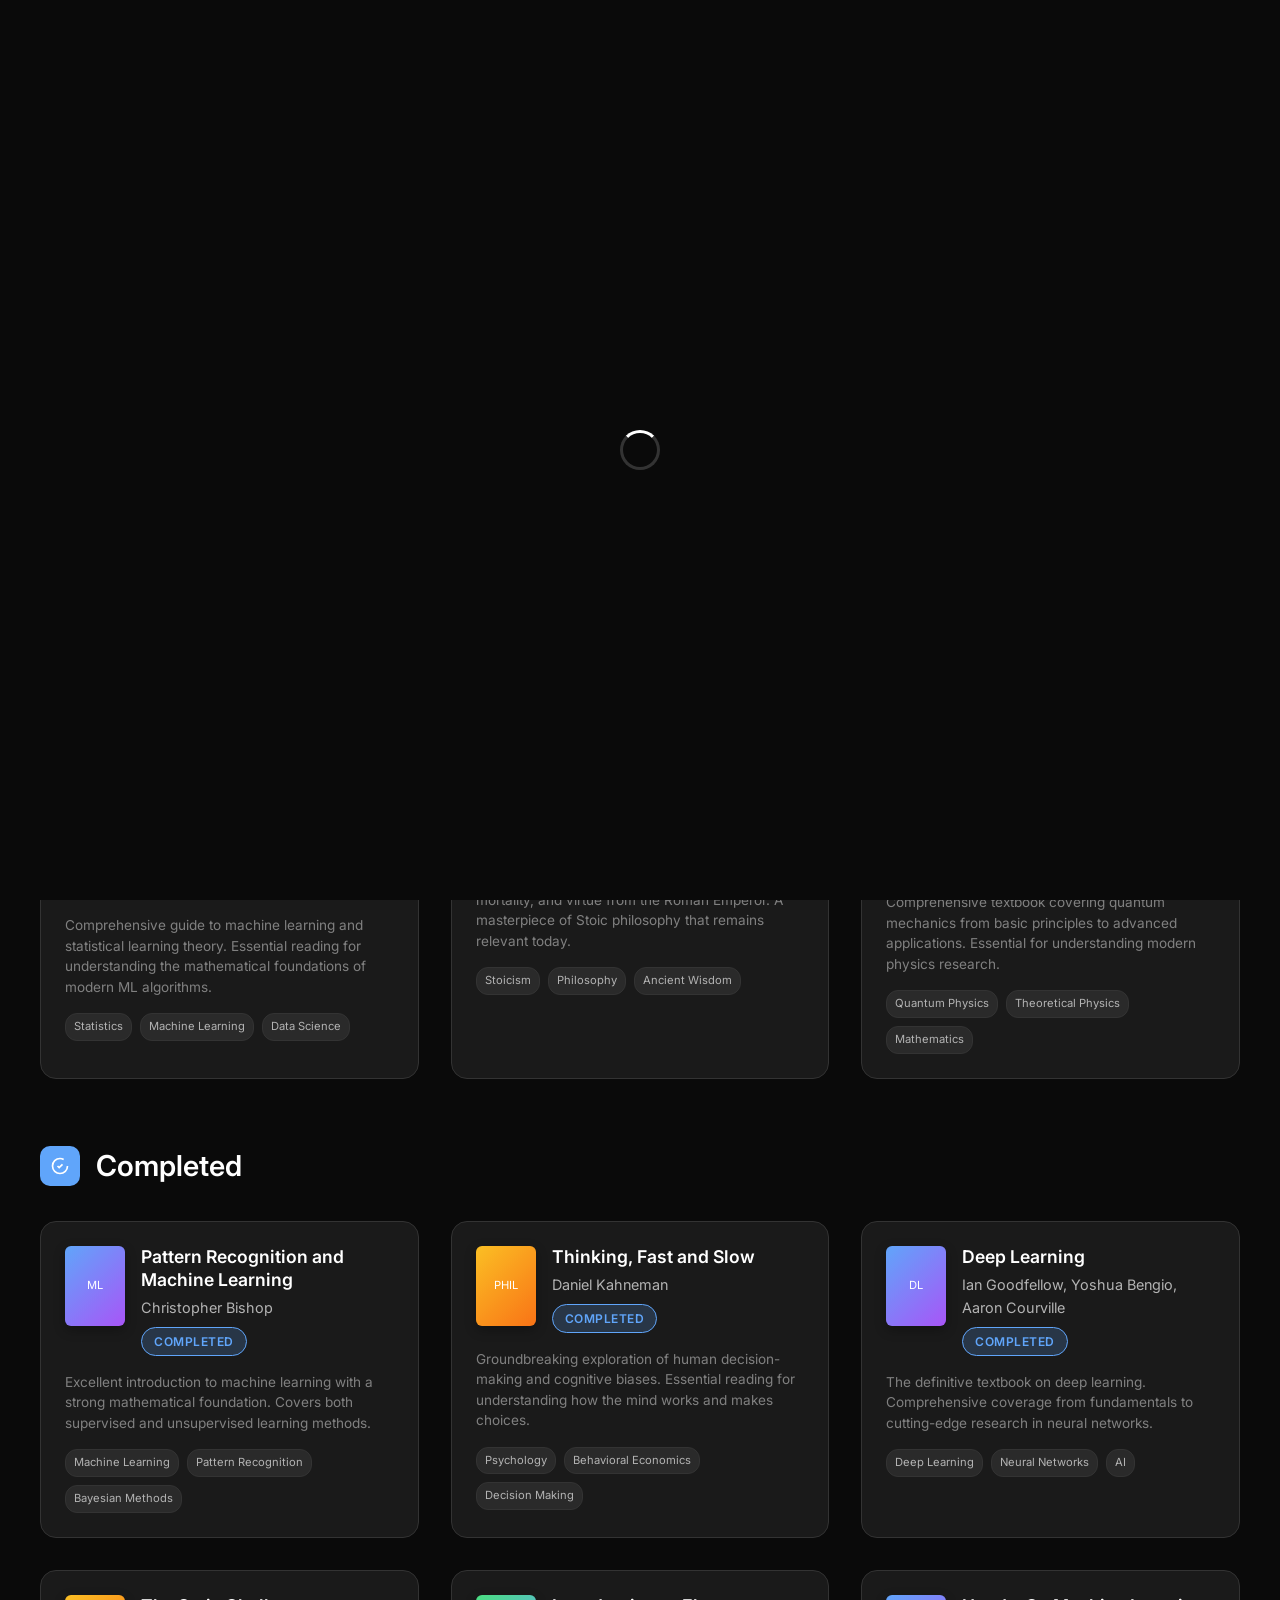
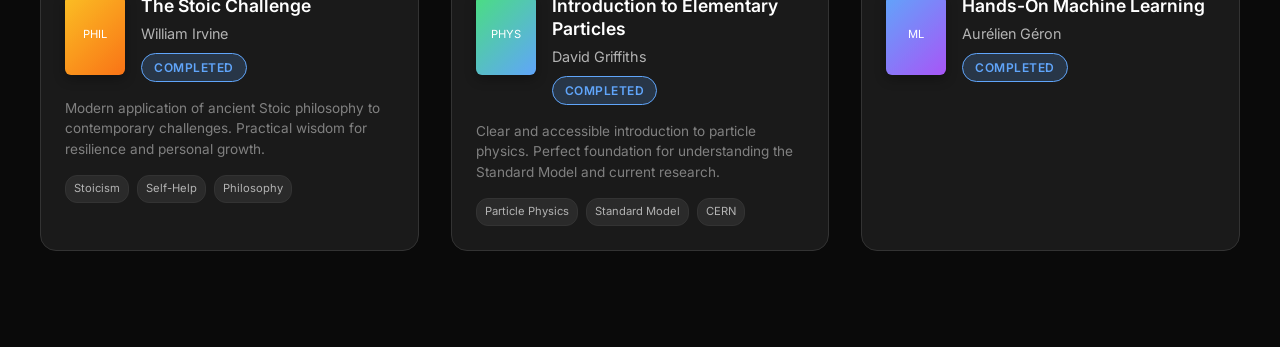
==== bookshelf.html @ 4cae725f "Create bookshelf.html" ====
<!DOCTYPE html>
<html lang="en">
<head>
  <meta charset="UTF-8" />
  <meta name="viewport" content="width=device-width, initial-scale=1.0" />
  <title>Bookshelf - Ethan Ragbir</title>
  <link rel="preconnect" href="https://fonts.googleapis.com">
  <link rel="preconnect" href="https://fonts.gstatic.com" crossorigin>
  <link href="https://fonts.googleapis.com/css2?family=Inter:wght@300;400;500;600;700&display=swap" rel="stylesheet">
  <style>
    * {
      margin: 0;
      padding: 0;
      box-sizing: border-box;
    }

    :root {
      --bg-primary: #0a0a0a;
      --bg-secondary: #1a1a1a;
      --bg-tertiary: #2a2a2a;
      --text-primary: #ffffff;
      --text-secondary: #b3b3b3;
      --text-muted: #808080;
      --accent: #4a4a4a;
      --border: #333333;
      --success: #4ade80;
      --warning: #fbbf24;
      --info: #60a5fa;
      --purple: #a855f7;
      --red: #ef4444;
      --orange: #f97316;
    }

    body {
      font-family: 'Inter', sans-serif;
      background: var(--bg-primary);
      color: var(--text-primary);
      line-height: 1.6;
      overflow-x: hidden;
    }

    /* Animated background */
    .bg-grid {
      position: fixed;
      top: 0;
      left: 0;
      width: 100%;
      height: 100%;
      opacity: 0.03;
      z-index: 0;
      background-image: 
        linear-gradient(rgba(255,255,255,0.1) 1px, transparent 1px),
        linear-gradient(90deg, rgba(255,255,255,0.1) 1px, transparent 1px);
      background-size: 40px 40px;
      animation: gridMove 15s linear infinite;
    }

    @keyframes gridMove {
      0% { transform: translate(0, 0); }
      100% { transform: translate(40px, 40px); }
    }

    /* Navigation */
    .nav {
      position: fixed;
      top: 0;
      left: 0;
      right: 0;
      z-index: 1000;
      background: rgba(10, 10, 10, 0.95);
      backdrop-filter: blur(20px);
      border-bottom: 1px solid var(--border);
      padding: 1rem 0;
    }

    .nav-container {
      max-width: 1200px;
      margin: 0 auto;
      display: flex;
      justify-content: space-between;
      align-items: center;
      padding: 0 2rem;
    }

    .logo {
      font-size: 1.5rem;
      font-weight: 700;
      color: var(--text-primary);
      text-decoration: none;
    }

    .back-btn {
      color: var(--text-secondary);
      text-decoration: none;
      font-weight: 500;
      padding: 0.5rem 1rem;
      border: 1px solid var(--border);
      border-radius: 8px;
      transition: all 0.3s ease;
      display: flex;
      align-items: center;
      gap: 0.5rem;
    }

    .back-btn:hover {
      color: var(--text-primary);
      background: var(--bg-secondary);
      transform: translateX(-4px);
    }

    /* Main Content */
    .main {
      min-height: 100vh;
      padding: 6rem 2rem 2rem;
      position: relative;
      z-index: 10;
    }

    .container {
      max-width: 1200px;
      margin: 0 auto;
    }

    .header {
      text-align: center;
      margin-bottom: 4rem;
      animation: fadeInUp 1s ease-out;
    }

    .main-title {
      font-size: 3.5rem;
      font-weight: 700;
      margin-bottom: 1rem;
      background: linear-gradient(135deg, var(--text-primary), var(--text-secondary));
      -webkit-background-clip: text;
      -webkit-text-fill-color: transparent;
      background-clip: text;
    }

    .subtitle {
      font-size: 1.2rem;
      color: var(--text-secondary);
      margin-bottom: 2rem;
    }

    @keyframes fadeInUp {
      from {
        opacity: 0;
        transform: translateY(30px);
      }
      to {
        opacity: 1;
        transform: translateY(0);
      }
    }

    /* Reading Stats */
    .reading-stats {
      display: grid;
      grid-template-columns: repeat(auto-fit, minmax(200px, 1fr));
      gap: 2rem;
      margin-bottom: 4rem;
      animation: fadeInUp 1s ease-out 0.2s both;
    }

    .stat-card {
      background: var(--bg-secondary);
      border: 1px solid var(--border);
      border-radius: 16px;
      padding: 2rem;
      text-align: center;
      transition: all 0.3s ease;
      position: relative;
      overflow: hidden;
    }

    .stat-card::before {
      content: '';
      position: absolute;
      top: 0;
      left: 0;
      right: 0;
      bottom: 0;
      background: linear-gradient(45deg, transparent, rgba(255,255,255,0.05), transparent);
      opacity: 0;
      transition: opacity 0.3s ease;
    }

    .stat-card:hover::before {
      opacity: 1;
    }

    .stat-card:hover {
      transform: translateY(-5px);
      box-shadow: 0 15px 35px rgba(0,0,0,0.3);
    }

    .stat-number {
      font-size: 2.5rem;
      font-weight: 700;
      color: var(--text-primary);
      display: block;
      margin-bottom: 0.5rem;
    }

    .stat-label {
      color: var(--text-secondary);
      font-size: 0.9rem;
    }

    /* Filter Controls */
    .filter-controls {
      display: flex;
      justify-content: center;
      gap: 1rem;
      margin-bottom: 3rem;
      flex-wrap: wrap;
      animation: fadeInUp 1s ease-out 0.4s both;
    }

    .filter-btn {
      padding: 0.75rem 1.5rem;
      background: var(--bg-secondary);
      border: 1px solid var(--border);
      border-radius: 25px;
      color: var(--text-secondary);
      font-weight: 500;
      cursor: pointer;
      transition: all 0.3s ease;
      position: relative;
      overflow: hidden;
    }

    .filter-btn::before {
      content: '';
      position: absolute;
      top: 0;
      left: -100%;
      width: 100%;
      height: 100%;
      background: linear-gradient(90deg, transparent, rgba(255,255,255,0.1), transparent);
      transition: left 0.5s ease;
    }

    .filter-btn:hover::before {
      left: 100%;
    }

    .filter-btn.active,
    .filter-btn:hover {
      color: var(--text-primary);
      background: var(--accent);
      transform: translateY(-2px);
      box-shadow: 0 8px 25px rgba(0,0,0,0.3);
    }

    /* Bookshelf */
    .bookshelf {
      animation: fadeInUp 1s ease-out 0.6s both;
    }

    .shelf-section {
      margin-bottom: 4rem;
    }

    .shelf-title {
      font-size: 1.8rem;
      font-weight: 600;
      color: var(--text-primary);
      margin-bottom: 2rem;
      display: flex;
      align-items: center;
      gap: 1rem;
    }

    .shelf-icon {
      width: 40px;
      height: 40px;
      background: var(--bg-tertiary);
      border-radius: 10px;
      display: flex;
      align-items: center;
      justify-content: center;
      transition: all 0.3s ease;
    }

    .currently-reading .shelf-icon {
      background: var(--success);
    }

    .completed .shelf-icon {
      background: var(--info);
    }

    .want-to-read .shelf-icon {
      background: var(--warning);
    }

    .books-grid {
      display: grid;
      grid-template-columns: repeat(auto-fill, minmax(280px, 1fr));
      gap: 2rem;
    }

    .book-card {
      background: var(--bg-secondary);
      border: 1px solid var(--border);
      border-radius: 16px;
      padding: 1.5rem;
      transition: all 0.4s ease;
      position: relative;
      overflow: hidden;
      cursor: pointer;
    }

    .book-card::before {
      content: '';
      position: absolute;
      top: 0;
      left: 0;
      right: 0;
      bottom: 0;
      background: linear-gradient(45deg, transparent, rgba(255,255,255,0.05), transparent);
      opacity: 0;
      transition: opacity 0.3s ease;
    }

    .book-card:hover::before {
      opacity: 1;
    }

    .book-card:hover {
      transform: translateY(-10px) scale(1.02);
      box-shadow: 0 20px 40px rgba(0,0,0,0.3);
      border-color: var(--accent);
    }

    .book-header {
      display: flex;
      gap: 1rem;
      margin-bottom: 1rem;
    }

    .book-cover {
      width: 60px;
      height: 80px;
      border-radius: 6px;
      background: linear-gradient(135deg, var(--bg-tertiary), var(--accent));
      display: flex;
      align-items: center;
      justify-content: center;
      font-size: 0.7rem;
      text-align: center;
      padding: 0.25rem;
      box-shadow: 0 4px 12px rgba(0,0,0,0.3);
      position: relative;
      overflow: hidden;
    }

    .book-cover::after {
      content: '';
      position: absolute;
      top: 0;
      left: 0;
      right: 0;
      bottom: 0;
      background: linear-gradient(45deg, transparent, rgba(255,255,255,0.1), transparent);
      opacity: 0;
      transition: opacity 0.3s ease;
    }

    .book-card:hover .book-cover::after {
      opacity: 1;
    }

    .machine-learning .book-cover {
      background: linear-gradient(135deg, var(--info), var(--purple));
    }

    .philosophy .book-cover {
      background: linear-gradient(135deg, var(--warning), var(--orange));
    }

    .physics .book-cover {
      background: linear-gradient(135deg, var(--success), var(--info));
    }

    .book-info {
      flex: 1;
    }

    .book-title {
      font-size: 1.1rem;
      font-weight: 600;
      color: var(--text-primary);
      margin-bottom: 0.25rem;
      line-height: 1.3;
    }

    .book-author {
      color: var(--text-secondary);
      font-size: 0.9rem;
      margin-bottom: 0.5rem;
    }

    .book-status {
      display: inline-block;
      padding: 0.25rem 0.75rem;
      border-radius: 15px;
      font-size: 0.75rem;
      font-weight: 600;
      text-transform: uppercase;
      letter-spacing: 0.5px;
    }

    .status-reading {
      background: rgba(74, 222, 128, 0.2);
      color: var(--success);
      border: 1px solid var(--success);
    }

    .status-completed {
      background: rgba(96, 165, 250, 0.2);
      color: var(--info);
      border: 1px solid var(--info);
    }

    .status-want-to-read {
      background: rgba(251, 191, 36, 0.2);
      color: var(--warning);
      border: 1px solid var(--warning);
    }

    .book-description {
      color: var(--text-muted);
      font-size: 0.85rem;
      line-height: 1.5;
      margin-top: 1rem;
    }

    .book-progress {
      margin-top: 1rem;
    }

    .progress-bar {
      width: 100%;
      height: 6px;
      background: var(--bg-tertiary);
      border-radius: 3px;
      overflow: hidden;
      margin-bottom: 0.5rem;
    }

    .progress-fill {
      height: 100%;
      background: linear-gradient(90deg, var(--success), var(--info));
      border-radius: 3px;
      transition: width 0.3s ease;
    }

    .progress-text {
      font-size: 0.8rem;
      color: var(--text-muted);
    }

    .book-tags {
      display: flex;
      flex-wrap: wrap;
      gap: 0.5rem;
      margin-top: 1rem;
    }

    .book-tag {
      padding: 0.25rem 0.5rem;
      background: var(--bg-tertiary);
      border: 1px solid var(--border);
      border-radius: 12px;
      font-size: 0.7rem;
      color: var(--text-secondary);
      transition: all 0.3s ease;
    }

    .book-card:hover .book-tag {
      background: rgba(255,255,255,0.1);
      color: var(--text-primary);
    }

    /* Quote Section */
    .quote-section {
      background: var(--bg-secondary);
      border: 1px solid var(--border);
      border-radius: 20px;
      padding: 3rem;
      margin-top: 4rem;
      text-align: center;
      position: relative;
      overflow: hidden;
      animation: fadeInUp 1s ease-out 0.8s both;
    }

    .quote-section::before {
      content: '';
      position: absolute;
      top: 0;
      left: -100%;
      width: 100%;
      height: 100%;
      background: linear-gradient(90deg, transparent, rgba(255,255,255,0.03), transparent);
      animation: shimmer 4s infinite;
    }

    @keyframes shimmer {
      0% { left: -100%; }
      100% { left: 100%; }
    }

    .quote-title {
      font-size: 1.5rem;
      font-weight: 600;
      margin-bottom: 2rem;
      color: var(--text-primary);
    }

    .quote {
      font-size: 1.2rem;
      color: var(--text-secondary);
      font-style: italic;
      margin-bottom: 1rem;
      line-height: 1.6;
    }

    .quote-author {
      color: var(--text-muted);
      font-size: 0.9rem;
    }

    /* Loading Animation */
    .loading {
      position: fixed;
      top: 0;
      left: 0;
      width: 100%;
      height: 100%;
      background: var(--bg-primary);
      display: flex;
      align-items: center;
      justify-content: center;
      z-index: 10000;
      transition: opacity 0.5s ease;
    }

    .loading.hidden {
      opacity: 0;
      pointer-events: none;
    }

    .spinner {
      width: 40px;
      height: 40px;
      border: 3px solid var(--border);
      border-top: 3px solid var(--text-primary);
      border-radius: 50%;
      animation: spin 1s linear infinite;
    }

    @keyframes spin {
      0% { transform: rotate(0deg); }
      100% { transform: rotate(360deg); }
    }

    /* Responsive Design */
    @media (max-width: 768px) {
      .nav-container {
        padding: 0 1rem;
      }

      .main {
        padding: 4rem 1rem 2rem;
      }

      .main-title {
        font-size: 2.5rem;
      }

      .books-grid {
        grid-template-columns: 1fr;
        gap: 1.5rem;
      }

      .reading-stats {
        grid-template-columns: repeat(2, 1fr);
        gap: 1rem;
      }

      .filter-controls {
        gap: 0.5rem;
      }

      .filter-btn {
        padding: 0.5rem 1rem;
        font-size: 0.9rem;
      }
    }
  </style>
</head>
<body>
  <!-- Loading Screen -->
  <div class="loading" id="loading">
    <div class="spinner"></div>
  </div>

  <!-- Animated Background -->
  <div class="bg-grid"></div>

  <!-- Navigation -->
  <nav class="nav">
    <div class="nav-container">
      <a href="index.html" class="logo">E.R.</a>
      <a href="index.html" class="back-btn">
        <svg width="16" height="16" viewBox="0 0 24 24" fill="none" stroke="currentColor" stroke-width="2">
          <path d="M19 12H5"/>
          <path d="M12 19l-7-7 7-7"/>
        </svg>
        Back to Home
      </a>
    </div>
  </nav>

  <!-- Main Content -->
  <main class="main">
    <div class="container">
      <!-- Header -->
      <div class="header">
        <h1 class="main-title">Bookshelf</h1>
        <p class="subtitle">A curated collection of knowledge and inspiration</p>
      </div>

      <!-- Reading Stats -->
      <div class="reading-stats">
        <div class="stat-card">
          <span class="stat-number" id="totalBooks">12</span>
          <span class="stat-label">Total Books</span>
        </div>
        <div class="stat-card">
          <span class="stat-number" id="currentlyReading">3</span>
          <span class="stat-label">Currently Reading</span>
        </div>
        <div class="stat-card">
          <span class="stat-number" id="completed">7</span>
          <span class="stat-label">Completed</span>
        </div>
        <div class="stat-card">
          <span class="stat-number" id="wantToRead">2</span>
          <span class="stat-label">Want to Read</span>
        </div>
      </div>

      <!-- Filter Controls -->
      <div class="filter-controls">
        <button class="filter-btn active" data-filter="all">All Books</button>
        <button class="filter-btn" data-filter="currently-reading">Currently Reading</button>
        <button class="filter-btn" data-filter="completed">Completed</button>
        <button class="filter-btn" data-filter="machine-learning">Machine Learning</button>
        <button class="filter-btn" data-filter="philosophy">Philosophy</button>
        <button class="filter-btn" data-filter="physics">Physics</button>
      </div>

      <!-- Bookshelf -->
      <div class="bookshelf">
        <!-- Currently Reading -->
        <div class="shelf-section currently-reading">
          <h2 class="shelf-title">
            <div class="shelf-icon">
              <svg width="20" height="20" viewBox="0 0 24 24" fill="none" stroke="currentColor" stroke-width="2">
                <path d="M2 3h6a4 4 0 0 1 4 4v14a3 3 0 0 0-3-3H2z"/>
                <path d="M22 3h-6a4 4 0 0 0-4 4v14a3 3 0 0 1 3-3h7z"/>
              </svg>
            </div>
            Currently Reading
          </h2>
          <div class="books-grid">
            <div class="book-card machine-learning" data-category="currently-reading machine-learning">
              <div class="book-header">
                <div class="book-cover">ML</div>
                <div class="book-info">
                  <h3 class="book-title">The Elements of Statistical Learning</h3>
                  <p class="book-author">Trevor Hastie, Robert Tibshirani, Jerome Friedman</p>
                  <span class="book-status status-reading">Reading</span>
                </div>
              </div>
              <div class="book-progress">
                <div class="progress-bar">
                  <div class="progress-fill" style="width: 65%;"></div>
                </div>
                <p class="progress-text">Chapter 7 of 18 (65%)</p>
              </div>
              <p class="book-description">
                Comprehensive guide to machine learning and statistical learning theory. Essential reading for understanding the mathematical foundations of modern ML algorithms.
              </p>
              <div class="book-tags">
                <span class="book-tag">Statistics</span>
                <span class="book-tag">Machine Learning</span>
                <span class="book-tag">Data Science</span>
              </div>
            </div>

            <div class="book-card philosophy" data-category="currently-reading philosophy">
              <div class="book-header">
                <div class="book-cover">PHIL</div>
                <div class="book-info">
                  <h3 class="book-title">Meditations</h3>
                  <p class="book-author">Marcus Aurelius</p>
                  <span class="book-status status-reading">Reading</span>
                </div>
              </div>
              <div class="book-progress">
                <div class="progress-bar">
                  <div class="progress-fill" style="width: 40%;"></div>
                </div>
                <p class="progress-text">Book 3 of 12 (40%)</p>
              </div>
              <p class="book-description">
                Timeless philosophical reflections on duty, mortality, and virtue from the Roman Emperor. A masterpiece of Stoic philosophy that remains relevant today.
              </p>
              <div class="book-tags">
                <span class="book-tag">Stoicism</span>
                <span class="book-tag">Philosophy</span>
                <span class="book-tag">Ancient Wisdom</span>
              </div>
            </div>

            <div class="book-card physics" data-category="currently-reading physics">
              <div class="book-header">
                <div class="book-cover">QM</div>
                <div class="book-info">
                  <h3 class="book-title">Quantum Mechanics: Concepts and Applications</h3>
                  <p class="book-author">Nouredine Zettili</p>
                  <span class="book-status status-reading">Reading</span>
                </div>
              </div>
              <div class="book-progress">
                <div class="progress-bar">
                  <div class="progress-fill" style="width: 55%;"></div>
                </div>
                <p class="progress-text">Chapter 8 of 14 (55%)</p>
              </div>
              <p class="book-description">
                Comprehensive textbook covering quantum mechanics from basic principles to advanced applications. Essential for understanding modern physics research.
              </p>
              <div class="book-tags">
                <span class="book-tag">Quantum Physics</span>
                <span class="book-tag">Theoretical Physics</span>
                <span class="book-tag">Mathematics</span>
              </div>
            </div>
          </div>
        </div>

        <!-- Completed -->
        <div class="shelf-section completed">
          <h2 class="shelf-title">
            <div class="shelf-icon">
              <svg width="20" height="20" viewBox="0 0 24 24" fill="none" stroke="currentColor" stroke-width="2">
                <path d="M9 12l2 2 4-4"/>
                <path d="M21 12c0 4.97-4.03 9-9 9s-9-4.03-9-9 4.03-9 9-9c1.59 0 3.09.41 4.39 1.14"/>
              </svg>
            </div>
            Completed
          </h2>
          <div class="books-grid">
            <div class="book-card machine-learning" data-category="completed machine-learning">
              <div class="book-header">
                <div class="book-cover">ML</div>
                <div class="book-info">
                  <h3 class="book-title">Pattern Recognition and Machine Learning</h3>
                  <p class="book-author">Christopher Bishop</p>
                  <span class="book-status status-completed">Completed</span>
                </div>
              </div>
              <p class="book-description">
                Excellent introduction to machine learning with a strong mathematical foundation. Covers both supervised and unsupervised learning methods.
              </p>
              <div class="book-tags">
                <span class="book-tag">Machine Learning</span>
                <span class="book-tag">Pattern Recognition</span>
                <span class="book-tag">Bayesian Methods</span>
              </div>
            </div>

            <div class="book-card philosophy" data-category="completed philosophy">
              <div class="book-header">
                <div class="book-cover">PHIL</div>
                <div class="book-info">
                  <h3 class="book-title">Thinking, Fast and Slow</h3>
                  <p class="book-author">Daniel Kahneman</p>
                  <span class="book-status status-completed">Completed</span>
                </div>
              </div>
              <p class="book-description">
                Groundbreaking exploration of human decision-making and cognitive biases. Essential reading for understanding how the mind works and makes choices.
              </p>
              <div class="book-tags">
                <span class="book-tag">Psychology</span>
                <span class="book-tag">Behavioral Economics</span>
                <span class="book-tag">Decision Making</span>
              </div>
            </div>

            <div class="book-card machine-learning" data-category="completed machine-learning">
              <div class="book-header">
                <div class="book-cover">DL</div>
                <div class="book-info">
                  <h3 class="book-title">Deep Learning</h3>
                  <p class="book-author">Ian Goodfellow, Yoshua Bengio, Aaron Courville</p>
                  <span class="book-status status-completed">Completed</span>
                </div>
              </div>
              <p class="book-description">
                The definitive textbook on deep learning. Comprehensive coverage from fundamentals to cutting-edge research in neural networks.
              </p>
              <div class="book-tags">
                <span class="book-tag">Deep Learning</span>
                <span class="book-tag">Neural Networks</span>
                <span class="book-tag">AI</span>
              </div>
            </div>

            <div class="book-card philosophy" data-category="completed philosophy">
              <div class="book-header">
                <div class="book-cover">PHIL</div>
                <div class="book-info">
                  <h3 class="book-title">The Stoic Challenge</h3>
                  <p class="book-author">William Irvine</p>
                  <span class="book-status status-completed">Completed</span>
                </div>
              </div>
              <p class="book-description">
                Modern application of ancient Stoic philosophy to contemporary challenges. Practical wisdom for resilience and personal growth.
              </p>
              <div class="book-tags">
                <span class="book-tag">Stoicism</span>
                <span class="book-tag">Self-Help</span>
                <span class="book-tag">Philosophy</span>
              </div>
            </div>

            <div class="book-card physics" data-category="completed physics">
              <div class="book-header">
                <div class="book-cover">PHYS</div>
                <div class="book-info">
                  <h3 class="book-title">Introduction to Elementary Particles</h3>
                  <p class="book-author">David Griffiths</p>
                  <span class="book-status status-completed">Completed</span>
                </div>
              </div>
              <p class="book-description">
                Clear and accessible introduction to particle physics. Perfect foundation for understanding the Standard Model and current research.
              </p>
              <div class="book-tags">
                <span class="book-tag">Particle Physics</span>
                <span class="book-tag">Standard Model</span>
                <span class="book-tag">CERN</span>
              </div>
            </div>

            <div class="book-card machine-learning" data-category="completed machine-learning">
              <div class="book-header">
                <div class="book-cover">ML</div>
                <div class="book-info">
                  <h3 class="book-title">Hands-On Machine Learning</h3>
                  <p class="book-author">Aurélien Géron</p>
                  <span class="book-status status-completed">Completed</span>
                </div>
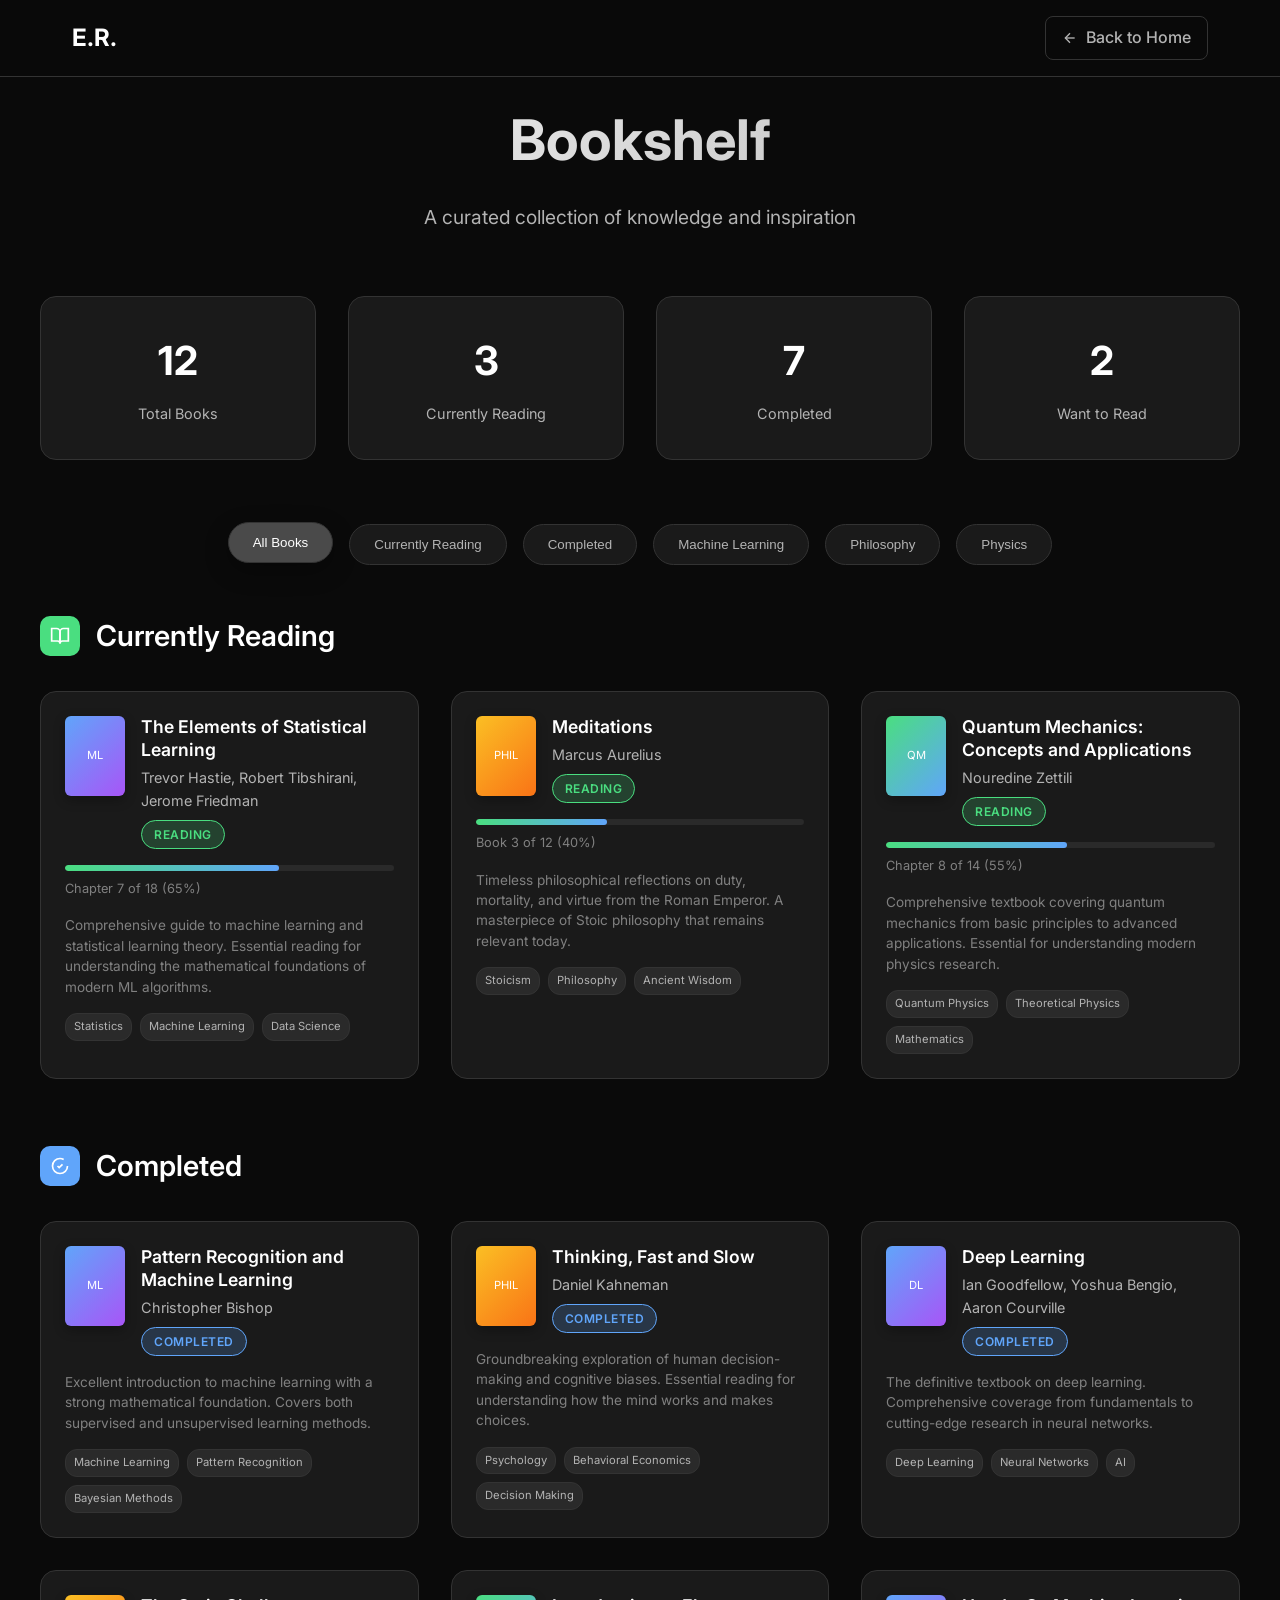
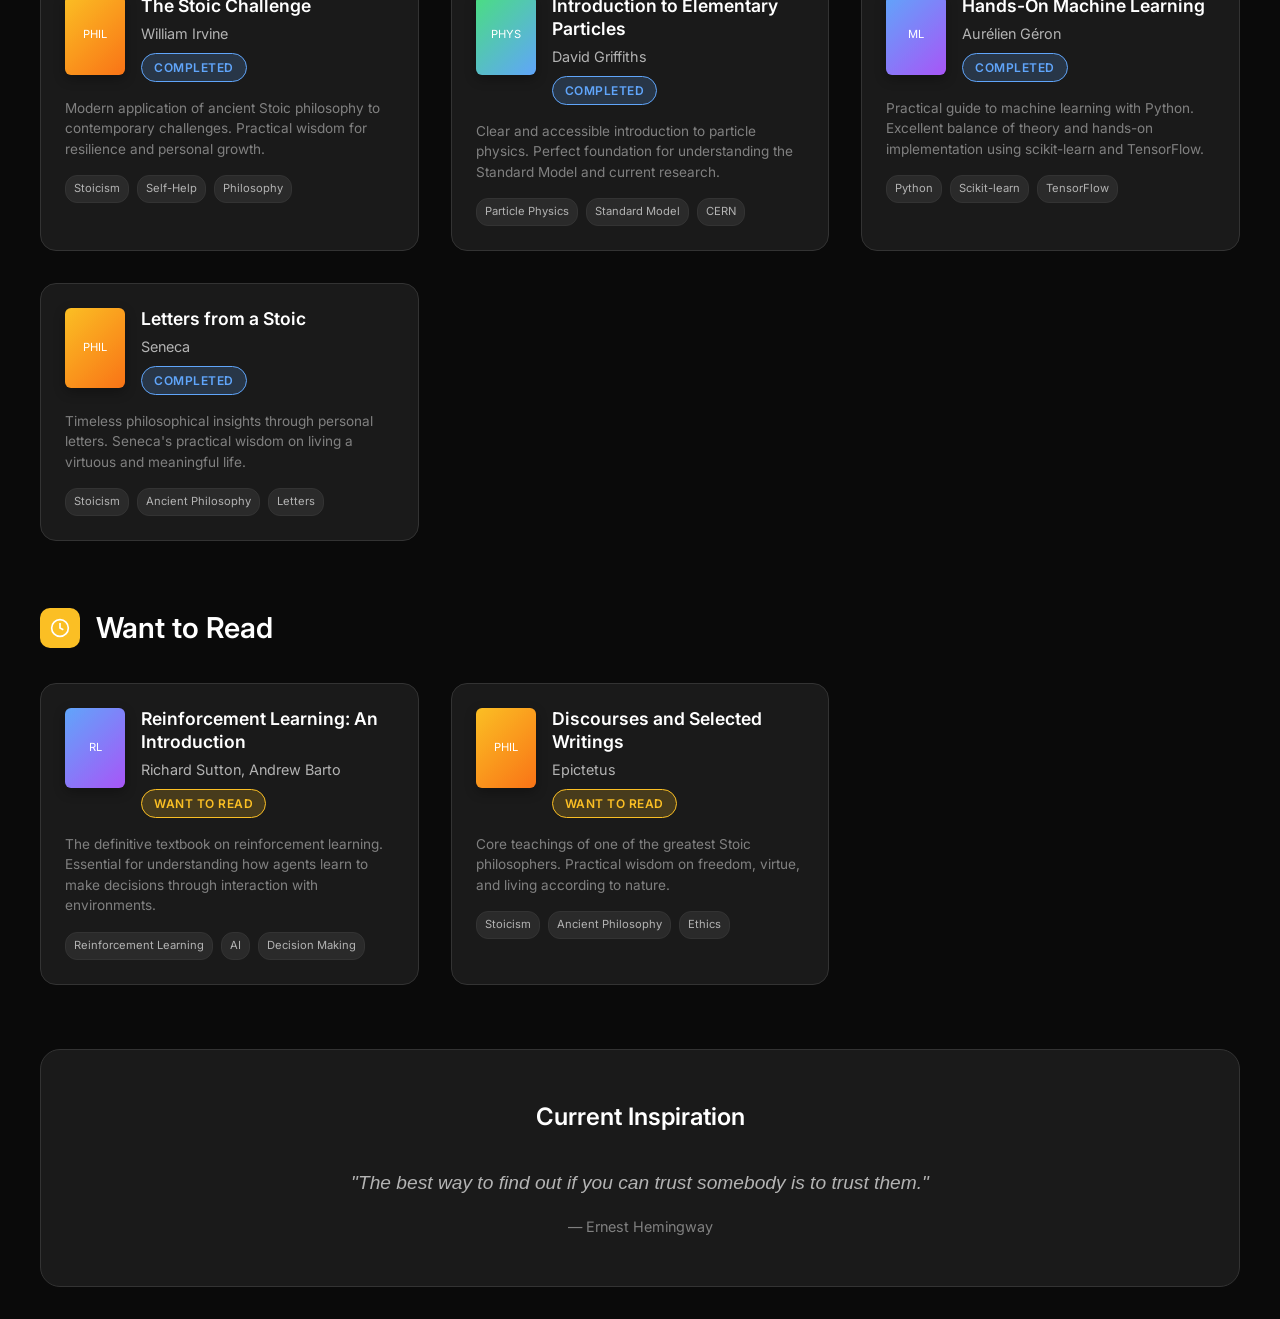
==== commit d000c8c3: "Update bookshelf.html" ====
--- a/bookshelf.html
+++ b/bookshelf.html
@@ -871,3 +871,338 @@
                   <p class="book-author">Aurélien Géron</p>
                   <span class="book-status status-completed">Completed</span>
                 </div>
+              </div>
+              <p class="book-description">
+                Practical guide to machine learning with Python. Excellent balance of theory and hands-on implementation using scikit-learn and TensorFlow.
+              </p>
+              <div class="book-tags">
+                <span class="book-tag">Python</span>
+                <span class="book-tag">Scikit-learn</span>
+                <span class="book-tag">TensorFlow</span>
+              </div>
+            </div>
+
+            <div class="book-card philosophy" data-category="completed philosophy">
+              <div class="book-header">
+                <div class="book-cover">PHIL</div>
+                <div class="book-info">
+                  <h3 class="book-title">Letters from a Stoic</h3>
+                  <p class="book-author">Seneca</p>
+                  <span class="book-status status-completed">Completed</span>
+                </div>
+              </div>
+              <p class="book-description">
+                Timeless philosophical insights through personal letters. Seneca's practical wisdom on living a virtuous and meaningful life.
+              </p>
+              <div class="book-tags">
+                <span class="book-tag">Stoicism</span>
+                <span class="book-tag">Ancient Philosophy</span>
+                <span class="book-tag">Letters</span>
+              </div>
+            </div>
+          </div>
+        </div>
+
+        <!-- Want to Read -->
+        <div class="shelf-section want-to-read">
+          <h2 class="shelf-title">
+            <div class="shelf-icon">
+              <svg width="20" height="20" viewBox="0 0 24 24" fill="none" stroke="currentColor" stroke-width="2">
+                <circle cx="12" cy="12" r="10"/>
+                <polyline points="12,6 12,12 16,14"/>
+              </svg>
+            </div>
+            Want to Read
+          </h2>
+          <div class="books-grid">
+            <div class="book-card machine-learning" data-category="want-to-read machine-learning">
+              <div class="book-header">
+                <div class="book-cover">RL</div>
+                <div class="book-info">
+                  <h3 class="book-title">Reinforcement Learning: An Introduction</h3>
+                  <p class="book-author">Richard Sutton, Andrew Barto</p>
+                  <span class="book-status status-want-to-read">Want to Read</span>
+                </div>
+              </div>
+              <p class="book-description">
+                The definitive textbook on reinforcement learning. Essential for understanding how agents learn to make decisions through interaction with environments.
+              </p>
+              <div class="book-tags">
+                <span class="book-tag">Reinforcement Learning</span>
+                <span class="book-tag">AI</span>
+                <span class="book-tag">Decision Making</span>
+              </div>
+            </div>
+
+            <div class="book-card philosophy" data-category="want-to-read philosophy">
+              <div class="book-header">
+                <div class="book-cover">PHIL</div>
+                <div class="book-info">
+                  <h3 class="book-title">Discourses and Selected Writings</h3>
+                  <p class="book-author">Epictetus</p>
+                  <span class="book-status status-want-to-read">Want to Read</span>
+                </div>
+              </div>
+              <p class="book-description">
+                Core teachings of one of the greatest Stoic philosophers. Practical wisdom on freedom, virtue, and living according to nature.
+              </p>
+              <div class="book-tags">
+                <span class="book-tag">Stoicism</span>
+                <span class="book-tag">Ancient Philosophy</span>
+                <span class="book-tag">Ethics</span>
+              </div>
+            </div>
+          </div>
+        </div>
+      </div>
+
+      <!-- Quote Section -->
+      <div class="quote-section">
+        <h3 class="quote-title">Current Inspiration</h3>
+        <blockquote class="quote">
+          "The best way to find out if you can trust somebody is to trust them."
+        </blockquote>
+        <p class="quote-author">— Ernest Hemingway</p>
+      </div>
+    </div>
+  </main>
+
+  <script>
+    // Loading Screen
+    window.addEventListener('load', () => {
+      setTimeout(() => {
+        document.getElementById('loading').classList.add('hidden');
+      }, 1000);
+    });
+
+    // Filter Functionality
+    const filterButtons = document.querySelectorAll('.filter-btn');
+    const bookCards = document.querySelectorAll('.book-card');
+    const shelfSections = document.querySelectorAll('.shelf-section');
+
+    filterButtons.forEach(button => {
+      button.addEventListener('click', () => {
+        // Remove active class from all buttons
+        filterButtons.forEach(btn => btn.classList.remove('active'));
+        // Add active class to clicked button
+        button.classList.add('active');
+
+        const filter = button.getAttribute('data-filter');
+
+        // Show/hide shelf sections based on filter
+        shelfSections.forEach(section => {
+          if (filter === 'all') {
+            section.style.display = 'block';
+          } else if (section.classList.contains(filter)) {
+            section.style.display = 'block';
+          } else {
+            section.style.display = 'none';
+          }
+        });
+
+        // Filter individual books
+        bookCards.forEach(card => {
+          const categories = card.getAttribute('data-category');
+          
+          if (filter === 'all' || categories.includes(filter)) {
+            card.style.display = 'block';
+            card.style.animation = 'fadeInUp 0.5s ease-out';
+          } else {
+            card.style.display = 'none';
+          }
+        });
+
+        // Update stats
+        updateStats(filter);
+      });
+    });
+
+    // Update Statistics
+    function updateStats(filter) {
+      const visibleCards = Array.from(bookCards).filter(card => {
+        const categories = card.getAttribute('data-category');
+        return filter === 'all' || categories.includes(filter);
+      });
+
+      const currentlyReading = visibleCards.filter(card => 
+        card.querySelector('.status-reading')).length;
+      
+      const completed = visibleCards.filter(card => 
+        card.querySelector('.status-completed')).length;
+      
+      const wantToRead = visibleCards.filter(card => 
+        card.querySelector('.status-want-to-read')).length;
+
+      // Animate number changes
+      animateNumber('totalBooks', visibleCards.length);
+      animateNumber('currentlyReading', currentlyReading);
+      animateNumber('completed', completed);
+      animateNumber('wantToRead', wantToRead);
+    }
+
+    // Animate number changes
+    function animateNumber(elementId, targetNumber) {
+      const element = document.getElementById(elementId);
+      const currentNumber = parseInt(element.textContent);
+      const increment = targetNumber > currentNumber ? 1 : -1;
+      let current = currentNumber;
+
+      const timer = setInterval(() => {
+        current += increment;
+        element.textContent = current;
+        
+        if (current === targetNumber) {
+          clearInterval(timer);
+        }
+      }, 50);
+    }
+
+    // Book card interactions
+    bookCards.forEach(card => {
+      card.addEventListener('click', () => {
+        const title = card.querySelector('.book-title').textContent;
+        const author = card.querySelector('.book-author').textContent;
+        showNotification(`📚 "${title}" by ${author}`);
+      });
+    });
+
+    // Notification system
+    function showNotification(message) {
+      const notification = document.createElement('div');
+      notification.style.cssText = `
+        position: fixed;
+        top: 20px;
+        right: 20px;
+        background: var(--bg-secondary);
+        color: var(--text-primary);
+        padding: 1rem 1.5rem;
+        border-radius: 8px;
+        border: 1px solid var(--border);
+        z-index: 10000;
+        animation: slideIn 0.3s ease-out;
+        box-shadow: 0 10px 30px rgba(0,0,0,0.3);
+        max-width: 300px;
+      `;
+      notification.textContent = message;
+      document.body.appendChild(notification);
+
+      setTimeout(() => {
+        notification.style.animation = 'slideOut 0.3s ease-out forwards';
+        setTimeout(() => notification.remove(), 300);
+      }, 3000);
+    }
+
+    // Add slide animations to CSS
+    const style = document.createElement('style');
+    style.textContent = `
+      @keyframes slideIn {
+        from { transform: translateX(100%); opacity: 0; }
+        to { transform: translateX(0); opacity: 1; }
+      }
+      @keyframes slideOut {
+        from { transform: translateX(0); opacity: 1; }
+        to { transform: translateX(100%); opacity: 0; }
+      }
+    `;
+    document.head.appendChild(style);
+
+    // Random quote rotation
+    const quotes = [
+      {
+        text: "The best way to find out if you can trust somebody is to trust them.",
+        author: "Ernest Hemingway"
+      },
+      {
+        text: "The only way to do great work is to love what you do.",
+        author: "Steve Jobs"
+      },
+      {
+        text: "It is during our darkest moments that we must focus to see the light.",
+        author: "Aristotle"
+      },
+      {
+        text: "You have power over your mind - not outside events. Realize this, and you will find strength.",
+        author: "Marcus Aurelius"
+      },
+      {
+        text: "The function of education is to teach one to think intensively and to think critically.",
+        author: "Martin Luther King Jr."
+      }
+    ];
+
+    function rotateQuote() {
+      const randomQuote = quotes[Math.floor(Math.random() * quotes.length)];
+      const quoteElement = document.querySelector('.quote');
+      const authorElement = document.querySelector('.quote-author');
+      
+      quoteElement.style.opacity = '0';
+      authorElement.style.opacity = '0';
+      
+      setTimeout(() => {
+        quoteElement.textContent = `"${randomQuote.text}"`;
+        authorElement.textContent = `— ${randomQuote.author}`;
+        quoteElement.style.opacity = '1';
+        authorElement.style.opacity = '1';
+      }, 300);
+    }
+
+    // Rotate quote every 10 seconds
+    setInterval(rotateQuote, 10000);
+
+    // Enhanced hover effects for books
+    bookCards.forEach(card => {
+      card.addEventListener('mouseenter', () => {
+        card.style.transform = 'translateY(-10px) scale(1.02)';
+        
+        // Animate progress bar if it exists
+        const progressFill = card.querySelector('.progress-fill');
+        if (progressFill) {
+          const width = progressFill.style.width;
+          progressFill.style.width = '0%';
+          setTimeout(() => {
+            progressFill.style.width = width;
+          }, 100);
+        }
+      });
+      
+      card.addEventListener('mouseleave', () => {
+        card.style.transform = 'translateY(0) scale(1)';
+      });
+    });
+
+    // Keyboard shortcuts
+    document.addEventListener('keydown', (e) => {
+      if (e.key === 'Escape') {
+        window.location.href = 'index.html';
+      }
+      if (e.key === 'r' && e.ctrlKey) {
+        e.preventDefault();
+        rotateQuote();
+      }
+    });
+
+    // Initialize with scroll animations
+    const observerOptions = {
+      threshold: 0.1,
+      rootMargin: '0px 0px -50px 0px'
+    };
+
+    const observer = new IntersectionObserver((entries) => {
+      entries.forEach(entry => {
+        if (entry.isIntersecting) {
+          entry.target.style.opacity = '1';
+          entry.target.style.transform = 'translateY(0)';
+        }
+      });
+    }, observerOptions);
+
+    // Observe all book cards
+    document.querySelectorAll('.book-card, .stat-card').forEach(el => {
+      el.style.opacity = '0';
+      el.style.transform = 'translateY(30px)';
+      el.style.transition = 'opacity 0.6s ease, transform 0.6s ease';
+      observer.observe(el);
+    });
+  </script>
+</body>
+</html>
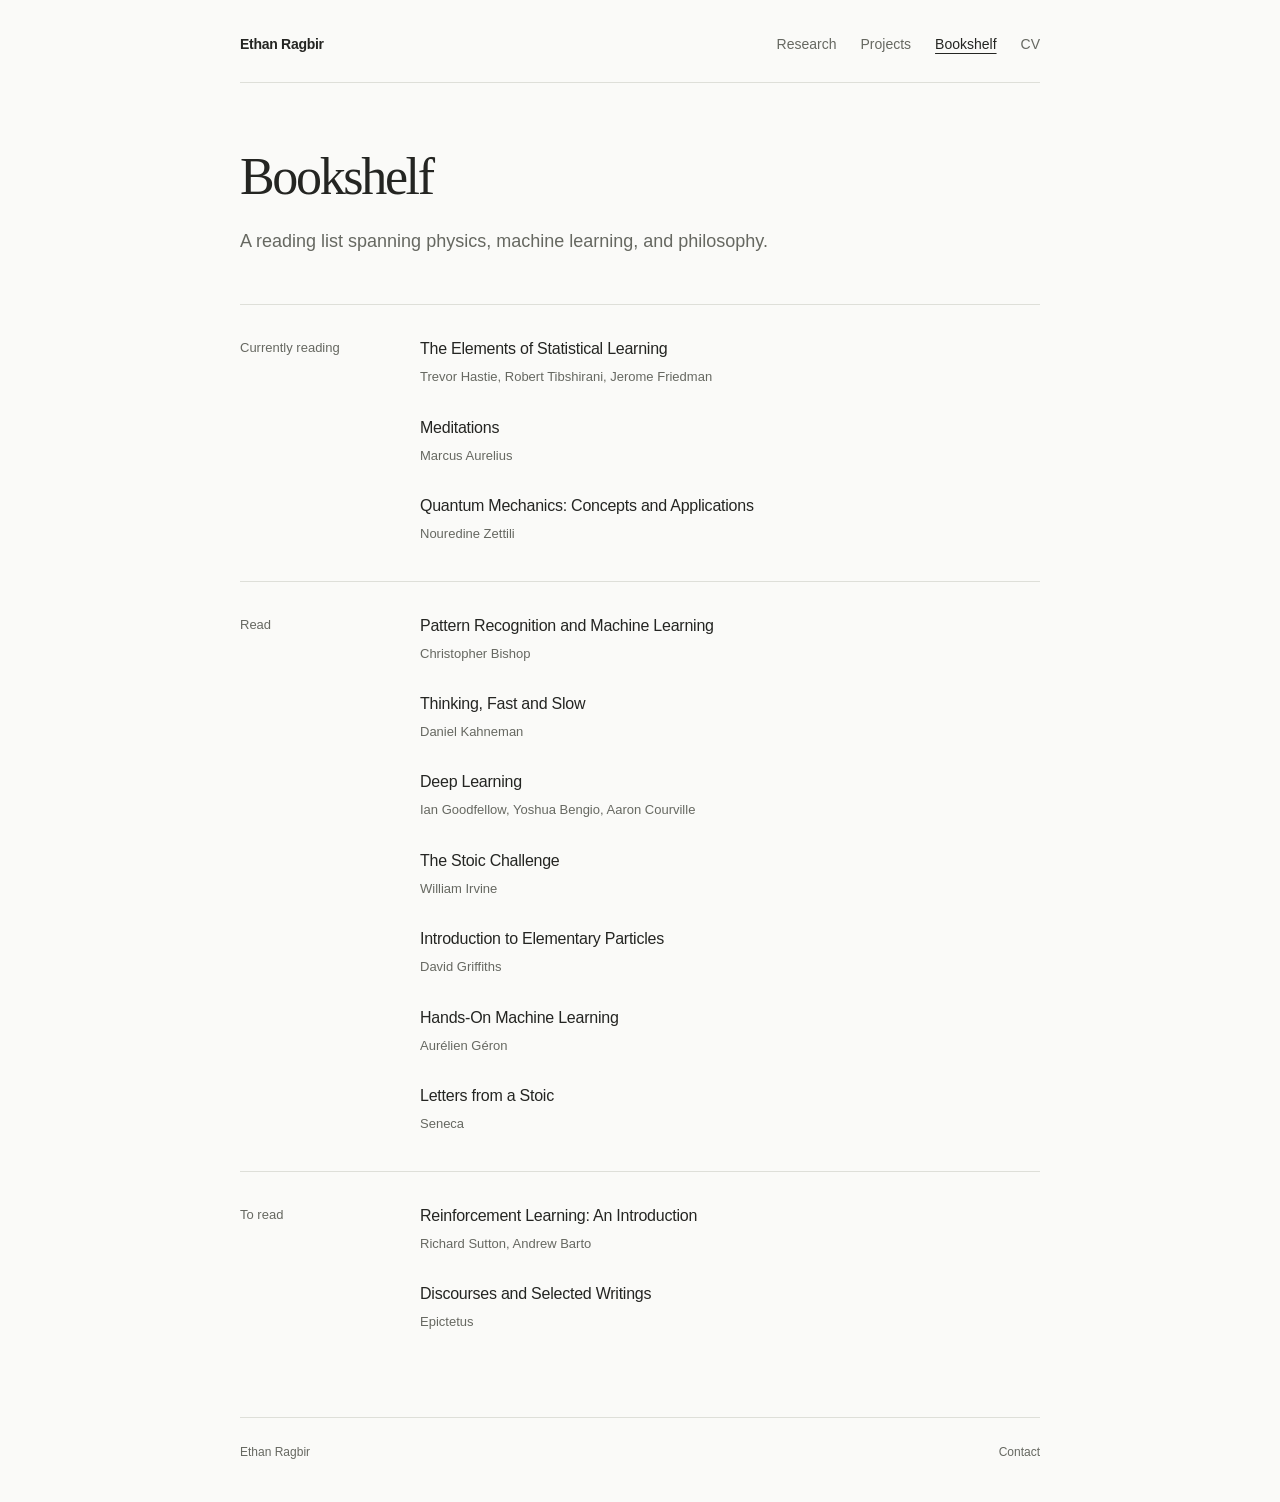
==== commit 70b39497: "Simplify personal website design" ====
--- a/bookshelf.html
+++ b/bookshelf.html
@@ -1,1208 +1,102 @@
 <!DOCTYPE html>
 <html lang="en">
 <head>
-  <meta charset="UTF-8" />
-  <meta name="viewport" content="width=device-width, initial-scale=1.0" />
-  <title>Bookshelf - Ethan Ragbir</title>
-  <link rel="preconnect" href="https://fonts.googleapis.com">
-  <link rel="preconnect" href="https://fonts.gstatic.com" crossorigin>
-  <link href="https://fonts.googleapis.com/css2?family=Inter:wght@300;400;500;600;700&display=swap" rel="stylesheet">
-  <style>
-    * {
-      margin: 0;
-      padding: 0;
-      box-sizing: border-box;
-    }
-
-    :root {
-      --bg-primary: #0a0a0a;
-      --bg-secondary: #1a1a1a;
-      --bg-tertiary: #2a2a2a;
-      --text-primary: #ffffff;
-      --text-secondary: #b3b3b3;
-      --text-muted: #808080;
-      --accent: #4a4a4a;
-      --border: #333333;
-      --success: #4ade80;
-      --warning: #fbbf24;
-      --info: #60a5fa;
-      --purple: #a855f7;
-      --red: #ef4444;
-      --orange: #f97316;
-    }
-
-    body {
-      font-family: 'Inter', sans-serif;
-      background: var(--bg-primary);
-      color: var(--text-primary);
-      line-height: 1.6;
-      overflow-x: hidden;
-    }
-
-    /* Animated background */
-    .bg-grid {
-      position: fixed;
-      top: 0;
-      left: 0;
-      width: 100%;
-      height: 100%;
-      opacity: 0.03;
-      z-index: 0;
-      background-image: 
-        linear-gradient(rgba(255,255,255,0.1) 1px, transparent 1px),
-        linear-gradient(90deg, rgba(255,255,255,0.1) 1px, transparent 1px);
-      background-size: 40px 40px;
-      animation: gridMove 15s linear infinite;
-    }
-
-    @keyframes gridMove {
-      0% { transform: translate(0, 0); }
-      100% { transform: translate(40px, 40px); }
-    }
-
-    /* Navigation */
-    .nav {
-      position: fixed;
-      top: 0;
-      left: 0;
-      right: 0;
-      z-index: 1000;
-      background: rgba(10, 10, 10, 0.95);
-      backdrop-filter: blur(20px);
-      border-bottom: 1px solid var(--border);
-      padding: 1rem 0;
-    }
-
-    .nav-container {
-      max-width: 1200px;
-      margin: 0 auto;
-      display: flex;
-      justify-content: space-between;
-      align-items: center;
-      padding: 0 2rem;
-    }
-
-    .logo {
-      font-size: 1.5rem;
-      font-weight: 700;
-      color: var(--text-primary);
-      text-decoration: none;
-    }
-
-    .back-btn {
-      color: var(--text-secondary);
-      text-decoration: none;
-      font-weight: 500;
-      padding: 0.5rem 1rem;
-      border: 1px solid var(--border);
-      border-radius: 8px;
-      transition: all 0.3s ease;
-      display: flex;
-      align-items: center;
-      gap: 0.5rem;
-    }
-
-    .back-btn:hover {
-      color: var(--text-primary);
-      background: var(--bg-secondary);
-      transform: translateX(-4px);
-    }
-
-    /* Main Content */
-    .main {
-      min-height: 100vh;
-      padding: 6rem 2rem 2rem;
-      position: relative;
-      z-index: 10;
-    }
-
-    .container {
-      max-width: 1200px;
-      margin: 0 auto;
-    }
-
-    .header {
-      text-align: center;
-      margin-bottom: 4rem;
-      animation: fadeInUp 1s ease-out;
-    }
-
-    .main-title {
-      font-size: 3.5rem;
-      font-weight: 700;
-      margin-bottom: 1rem;
-      background: linear-gradient(135deg, var(--text-primary), var(--text-secondary));
-      -webkit-background-clip: text;
-      -webkit-text-fill-color: transparent;
-      background-clip: text;
-    }
-
-    .subtitle {
-      font-size: 1.2rem;
-      color: var(--text-secondary);
-      margin-bottom: 2rem;
-    }
-
-    @keyframes fadeInUp {
-      from {
-        opacity: 0;
-        transform: translateY(30px);
-      }
-      to {
-        opacity: 1;
-        transform: translateY(0);
-      }
-    }
-
-    /* Reading Stats */
-    .reading-stats {
-      display: grid;
-      grid-template-columns: repeat(auto-fit, minmax(200px, 1fr));
-      gap: 2rem;
-      margin-bottom: 4rem;
-      animation: fadeInUp 1s ease-out 0.2s both;
-    }
-
-    .stat-card {
-      background: var(--bg-secondary);
-      border: 1px solid var(--border);
-      border-radius: 16px;
-      padding: 2rem;
-      text-align: center;
-      transition: all 0.3s ease;
-      position: relative;
-      overflow: hidden;
-    }
-
-    .stat-card::before {
-      content: '';
-      position: absolute;
-      top: 0;
-      left: 0;
-      right: 0;
-      bottom: 0;
-      background: linear-gradient(45deg, transparent, rgba(255,255,255,0.05), transparent);
-      opacity: 0;
-      transition: opacity 0.3s ease;
-    }
-
-    .stat-card:hover::before {
-      opacity: 1;
-    }
-
-    .stat-card:hover {
-      transform: translateY(-5px);
-      box-shadow: 0 15px 35px rgba(0,0,0,0.3);
-    }
-
-    .stat-number {
-      font-size: 2.5rem;
-      font-weight: 700;
-      color: var(--text-primary);
-      display: block;
-      margin-bottom: 0.5rem;
-    }
-
-    .stat-label {
-      color: var(--text-secondary);
-      font-size: 0.9rem;
-    }
-
-    /* Filter Controls */
-    .filter-controls {
-      display: flex;
-      justify-content: center;
-      gap: 1rem;
-      margin-bottom: 3rem;
-      flex-wrap: wrap;
-      animation: fadeInUp 1s ease-out 0.4s both;
-    }
-
-    .filter-btn {
-      padding: 0.75rem 1.5rem;
-      background: var(--bg-secondary);
-      border: 1px solid var(--border);
-      border-radius: 25px;
-      color: var(--text-secondary);
-      font-weight: 500;
-      cursor: pointer;
-      transition: all 0.3s ease;
-      position: relative;
-      overflow: hidden;
-    }
-
-    .filter-btn::before {
-      content: '';
-      position: absolute;
-      top: 0;
-      left: -100%;
-      width: 100%;
-      height: 100%;
-      background: linear-gradient(90deg, transparent, rgba(255,255,255,0.1), transparent);
-      transition: left 0.5s ease;
-    }
-
-    .filter-btn:hover::before {
-      left: 100%;
-    }
-
-    .filter-btn.active,
-    .filter-btn:hover {
-      color: var(--text-primary);
-      background: var(--accent);
-      transform: translateY(-2px);
-      box-shadow: 0 8px 25px rgba(0,0,0,0.3);
-    }
-
-    /* Bookshelf */
-    .bookshelf {
-      animation: fadeInUp 1s ease-out 0.6s both;
-    }
-
-    .shelf-section {
-      margin-bottom: 4rem;
-    }
-
-    .shelf-title {
-      font-size: 1.8rem;
-      font-weight: 600;
-      color: var(--text-primary);
-      margin-bottom: 2rem;
-      display: flex;
-      align-items: center;
-      gap: 1rem;
-    }
-
-    .shelf-icon {
-      width: 40px;
-      height: 40px;
-      background: var(--bg-tertiary);
-      border-radius: 10px;
-      display: flex;
-      align-items: center;
-      justify-content: center;
-      transition: all 0.3s ease;
-    }
-
-    .currently-reading .shelf-icon {
-      background: var(--success);
-    }
-
-    .completed .shelf-icon {
-      background: var(--info);
-    }
-
-    .want-to-read .shelf-icon {
-      background: var(--warning);
-    }
-
-    .books-grid {
-      display: grid;
-      grid-template-columns: repeat(auto-fill, minmax(280px, 1fr));
-      gap: 2rem;
-    }
-
-    .book-card {
-      background: var(--bg-secondary);
-      border: 1px solid var(--border);
-      border-radius: 16px;
-      padding: 1.5rem;
-      transition: all 0.4s ease;
-      position: relative;
-      overflow: hidden;
-      cursor: pointer;
-    }
-
-    .book-card::before {
-      content: '';
-      position: absolute;
-      top: 0;
-      left: 0;
-      right: 0;
-      bottom: 0;
-      background: linear-gradient(45deg, transparent, rgba(255,255,255,0.05), transparent);
-      opacity: 0;
-      transition: opacity 0.3s ease;
-    }
-
-    .book-card:hover::before {
-      opacity: 1;
-    }
-
-    .book-card:hover {
-      transform: translateY(-10px) scale(1.02);
-      box-shadow: 0 20px 40px rgba(0,0,0,0.3);
-      border-color: var(--accent);
-    }
-
-    .book-header {
-      display: flex;
-      gap: 1rem;
-      margin-bottom: 1rem;
-    }
-
-    .book-cover {
-      width: 60px;
-      height: 80px;
-      border-radius: 6px;
-      background: linear-gradient(135deg, var(--bg-tertiary), var(--accent));
-      display: flex;
-      align-items: center;
-      justify-content: center;
-      font-size: 0.7rem;
-      text-align: center;
-      padding: 0.25rem;
-      box-shadow: 0 4px 12px rgba(0,0,0,0.3);
-      position: relative;
-      overflow: hidden;
-    }
-
-    .book-cover::after {
-      content: '';
-      position: absolute;
-      top: 0;
-      left: 0;
-      right: 0;
-      bottom: 0;
-      background: linear-gradient(45deg, transparent, rgba(255,255,255,0.1), transparent);
-      opacity: 0;
-      transition: opacity 0.3s ease;
-    }
-
-    .book-card:hover .book-cover::after {
-      opacity: 1;
-    }
-
-    .machine-learning .book-cover {
-      background: linear-gradient(135deg, var(--info), var(--purple));
-    }
-
-    .philosophy .book-cover {
-      background: linear-gradient(135deg, var(--warning), var(--orange));
-    }
-
-    .physics .book-cover {
-      background: linear-gradient(135deg, var(--success), var(--info));
-    }
-
-    .book-info {
-      flex: 1;
-    }
-
-    .book-title {
-      font-size: 1.1rem;
-      font-weight: 600;
-      color: var(--text-primary);
-      margin-bottom: 0.25rem;
-      line-height: 1.3;
-    }
-
-    .book-author {
-      color: var(--text-secondary);
-      font-size: 0.9rem;
-      margin-bottom: 0.5rem;
-    }
-
-    .book-status {
-      display: inline-block;
-      padding: 0.25rem 0.75rem;
-      border-radius: 15px;
-      font-size: 0.75rem;
-      font-weight: 600;
-      text-transform: uppercase;
-      letter-spacing: 0.5px;
-    }
-
-    .status-reading {
-      background: rgba(74, 222, 128, 0.2);
-      color: var(--success);
-      border: 1px solid var(--success);
-    }
-
-    .status-completed {
-      background: rgba(96, 165, 250, 0.2);
-      color: var(--info);
-      border: 1px solid var(--info);
-    }
-
-    .status-want-to-read {
-      background: rgba(251, 191, 36, 0.2);
-      color: var(--warning);
-      border: 1px solid var(--warning);
-    }
-
-    .book-description {
-      color: var(--text-muted);
-      font-size: 0.85rem;
-      line-height: 1.5;
-      margin-top: 1rem;
-    }
-
-    .book-progress {
-      margin-top: 1rem;
-    }
-
-    .progress-bar {
-      width: 100%;
-      height: 6px;
-      background: var(--bg-tertiary);
-      border-radius: 3px;
-      overflow: hidden;
-      margin-bottom: 0.5rem;
-    }
-
-    .progress-fill {
-      height: 100%;
-      background: linear-gradient(90deg, var(--success), var(--info));
-      border-radius: 3px;
-      transition: width 0.3s ease;
-    }
-
-    .progress-text {
-      font-size: 0.8rem;
-      color: var(--text-muted);
-    }
-
-    .book-tags {
-      display: flex;
-      flex-wrap: wrap;
-      gap: 0.5rem;
-      margin-top: 1rem;
-    }
-
-    .book-tag {
-      padding: 0.25rem 0.5rem;
-      background: var(--bg-tertiary);
-      border: 1px solid var(--border);
-      border-radius: 12px;
-      font-size: 0.7rem;
-      color: var(--text-secondary);
-      transition: all 0.3s ease;
-    }
-
-    .book-card:hover .book-tag {
-      background: rgba(255,255,255,0.1);
-      color: var(--text-primary);
-    }
-
-    /* Quote Section */
-    .quote-section {
-      background: var(--bg-secondary);
-      border: 1px solid var(--border);
-      border-radius: 20px;
-      padding: 3rem;
-      margin-top: 4rem;
-      text-align: center;
-      position: relative;
-      overflow: hidden;
-      animation: fadeInUp 1s ease-out 0.8s both;
-    }
-
-    .quote-section::before {
-      content: '';
-      position: absolute;
-      top: 0;
-      left: -100%;
-      width: 100%;
-      height: 100%;
-      background: linear-gradient(90deg, transparent, rgba(255,255,255,0.03), transparent);
-      animation: shimmer 4s infinite;
-    }
-
-    @keyframes shimmer {
-      0% { left: -100%; }
-      100% { left: 100%; }
-    }
-
-    .quote-title {
-      font-size: 1.5rem;
-      font-weight: 600;
-      margin-bottom: 2rem;
-      color: var(--text-primary);
-    }
-
-    .quote {
-      font-size: 1.2rem;
-      color: var(--text-secondary);
-      font-style: italic;
-      margin-bottom: 1rem;
-      line-height: 1.6;
-    }
-
-    .quote-author {
-      color: var(--text-muted);
-      font-size: 0.9rem;
-    }
-
-    /* Loading Animation */
-    .loading {
-      position: fixed;
-      top: 0;
-      left: 0;
-      width: 100%;
-      height: 100%;
-      background: var(--bg-primary);
-      display: flex;
-      align-items: center;
-      justify-content: center;
-      z-index: 10000;
-      transition: opacity 0.5s ease;
-    }
-
-    .loading.hidden {
-      opacity: 0;
-      pointer-events: none;
-    }
-
-    .spinner {
-      width: 40px;
-      height: 40px;
-      border: 3px solid var(--border);
-      border-top: 3px solid var(--text-primary);
-      border-radius: 50%;
-      animation: spin 1s linear infinite;
-    }
-
-    @keyframes spin {
-      0% { transform: rotate(0deg); }
-      100% { transform: rotate(360deg); }
-    }
-
-    /* Responsive Design */
-    @media (max-width: 768px) {
-      .nav-container {
-        padding: 0 1rem;
-      }
-
-      .main {
-        padding: 4rem 1rem 2rem;
-      }
-
-      .main-title {
-        font-size: 2.5rem;
-      }
-
-      .books-grid {
-        grid-template-columns: 1fr;
-        gap: 1.5rem;
-      }
-
-      .reading-stats {
-        grid-template-columns: repeat(2, 1fr);
-        gap: 1rem;
-      }
-
-      .filter-controls {
-        gap: 0.5rem;
-      }
-
-      .filter-btn {
-        padding: 0.5rem 1rem;
-        font-size: 0.9rem;
-      }
-    }
-  </style>
+  <meta charset="UTF-8">
+  <meta name="viewport" content="width=device-width, initial-scale=1.0">
+  <meta name="description" content="Ethan Ragbir's reading list, from physics and machine learning to philosophy.">
+  <title>Bookshelf | Ethan Ragbir</title>
+  <link rel="stylesheet" href="assets/site.css">
 </head>
 <body>
-  <!-- Loading Screen -->
-  <div class="loading" id="loading">
-    <div class="spinner"></div>
-  </div>
+  <a class="skip-link" href="#main-content">Skip to content</a>
+  <div class="site-shell">
+    <header class="site-header">
+      <a class="site-name" href="index.html">Ethan Ragbir</a>
+      <nav aria-label="Main navigation">
+        <a href="research.html">Research</a>
+        <a href="projects.html">Projects</a>
+        <a href="bookshelf.html" aria-current="page">Bookshelf</a>
+        <a href="resume.html">CV</a>
+      </nav>
+    </header>
 
-  <!-- Animated Background -->
-  <div class="bg-grid"></div>
-
-  <!-- Navigation -->
-  <nav class="nav">
-    <div class="nav-container">
-      <a href="index.html" class="logo">E.R.</a>
-      <a href="index.html" class="back-btn">
-        <svg width="16" height="16" viewBox="0 0 24 24" fill="none" stroke="currentColor" stroke-width="2">
-          <path d="M19 12H5"/>
-          <path d="M12 19l-7-7 7-7"/>
-        </svg>
-        Back to Home
-      </a>
-    </div>
-  </nav>
-
-  <!-- Main Content -->
-  <main class="main">
-    <div class="container">
-      <!-- Header -->
-      <div class="header">
-        <h1 class="main-title">Bookshelf</h1>
-        <p class="subtitle">A curated collection of knowledge and inspiration</p>
+    <main id="main-content">
+      <div class="page-intro">
+        <h1>Bookshelf</h1>
+        <p class="lede">A reading list spanning physics, machine learning, and philosophy.</p>
       </div>
 
-      <!-- Reading Stats -->
-      <div class="reading-stats">
-        <div class="stat-card">
-          <span class="stat-number" id="totalBooks">12</span>
-          <span class="stat-label">Total Books</span>
-        </div>
-        <div class="stat-card">
-          <span class="stat-number" id="currentlyReading">3</span>
-          <span class="stat-label">Currently Reading</span>
-        </div>
-        <div class="stat-card">
-          <span class="stat-number" id="completed">7</span>
-          <span class="stat-label">Completed</span>
-        </div>
-        <div class="stat-card">
-          <span class="stat-number" id="wantToRead">2</span>
-          <span class="stat-label">Want to Read</span>
-        </div>
-      </div>
+      <section class="content-section" aria-labelledby="reading-heading">
+        <h2 id="reading-heading">Currently reading</h2>
+        <ul class="book-list">
+          <li>
+            <h3>The Elements of Statistical Learning</h3>
+            <p class="meta">Trevor Hastie, Robert Tibshirani, Jerome Friedman</p>
+          </li>
+          <li>
+            <h3>Meditations</h3>
+            <p class="meta">Marcus Aurelius</p>
+          </li>
+          <li>
+            <h3>Quantum Mechanics: Concepts and Applications</h3>
+            <p class="meta">Nouredine Zettili</p>
+          </li>
+        </ul>
+      </section>
 
-      <!-- Filter Controls -->
-      <div class="filter-controls">
-        <button class="filter-btn active" data-filter="all">All Books</button>
-        <button class="filter-btn" data-filter="currently-reading">Currently Reading</button>
-        <button class="filter-btn" data-filter="completed">Completed</button>
-        <button class="filter-btn" data-filter="machine-learning">Machine Learning</button>
-        <button class="filter-btn" data-filter="philosophy">Philosophy</button>
-        <button class="filter-btn" data-filter="physics">Physics</button>
-      </div>
+      <section class="content-section" aria-labelledby="read-heading">
+        <h2 id="read-heading">Read</h2>
+        <ul class="book-list">
+          <li>
+            <h3>Pattern Recognition and Machine Learning</h3>
+            <p class="meta">Christopher Bishop</p>
+          </li>
+          <li>
+            <h3>Thinking, Fast and Slow</h3>
+            <p class="meta">Daniel Kahneman</p>
+          </li>
+          <li>
+            <h3>Deep Learning</h3>
+            <p class="meta">Ian Goodfellow, Yoshua Bengio, Aaron Courville</p>
+          </li>
+          <li>
+            <h3>The Stoic Challenge</h3>
+            <p class="meta">William Irvine</p>
+          </li>
+          <li>
+            <h3>Introduction to Elementary Particles</h3>
+            <p class="meta">David Griffiths</p>
+          </li>
+          <li>
+            <h3>Hands-On Machine Learning</h3>
+            <p class="meta">Aurélien Géron</p>
+          </li>
+          <li>
+            <h3>Letters from a Stoic</h3>
+            <p class="meta">Seneca</p>
+          </li>
+        </ul>
+      </section>
 
-      <!-- Bookshelf -->
-      <div class="bookshelf">
-        <!-- Currently Reading -->
-        <div class="shelf-section currently-reading">
-          <h2 class="shelf-title">
-            <div class="shelf-icon">
-              <svg width="20" height="20" viewBox="0 0 24 24" fill="none" stroke="currentColor" stroke-width="2">
-                <path d="M2 3h6a4 4 0 0 1 4 4v14a3 3 0 0 0-3-3H2z"/>
-                <path d="M22 3h-6a4 4 0 0 0-4 4v14a3 3 0 0 1 3-3h7z"/>
-              </svg>
-            </div>
-            Currently Reading
-          </h2>
-          <div class="books-grid">
-            <div class="book-card machine-learning" data-category="currently-reading machine-learning">
-              <div class="book-header">
-                <div class="book-cover">ML</div>
-                <div class="book-info">
-                  <h3 class="book-title">The Elements of Statistical Learning</h3>
-                  <p class="book-author">Trevor Hastie, Robert Tibshirani, Jerome Friedman</p>
-                  <span class="book-status status-reading">Reading</span>
-                </div>
-              </div>
-              <div class="book-progress">
-                <div class="progress-bar">
-                  <div class="progress-fill" style="width: 65%;"></div>
-                </div>
-                <p class="progress-text">Chapter 7 of 18 (65%)</p>
-              </div>
-              <p class="book-description">
-                Comprehensive guide to machine learning and statistical learning theory. Essential reading for understanding the mathematical foundations of modern ML algorithms.
-              </p>
-              <div class="book-tags">
-                <span class="book-tag">Statistics</span>
-                <span class="book-tag">Machine Learning</span>
-                <span class="book-tag">Data Science</span>
-              </div>
-            </div>
+      <section class="content-section" aria-labelledby="to-read-heading">
+        <h2 id="to-read-heading">To read</h2>
+        <ul class="book-list">
+          <li>
+            <h3>Reinforcement Learning: An Introduction</h3>
+            <p class="meta">Richard Sutton, Andrew Barto</p>
+          </li>
+          <li>
+            <h3>Discourses and Selected Writings</h3>
+            <p class="meta">Epictetus</p>
+          </li>
+        </ul>
+      </section>
+    </main>
 
-            <div class="book-card philosophy" data-category="currently-reading philosophy">
-              <div class="book-header">
-                <div class="book-cover">PHIL</div>
-                <div class="book-info">
-                  <h3 class="book-title">Meditations</h3>
-                  <p class="book-author">Marcus Aurelius</p>
-                  <span class="book-status status-reading">Reading</span>
-                </div>
-              </div>
-              <div class="book-progress">
-                <div class="progress-bar">
-                  <div class="progress-fill" style="width: 40%;"></div>
-                </div>
-                <p class="progress-text">Book 3 of 12 (40%)</p>
-              </div>
-              <p class="book-description">
-                Timeless philosophical reflections on duty, mortality, and virtue from the Roman Emperor. A masterpiece of Stoic philosophy that remains relevant today.
-              </p>
-              <div class="book-tags">
-                <span class="book-tag">Stoicism</span>
-                <span class="book-tag">Philosophy</span>
-                <span class="book-tag">Ancient Wisdom</span>
-              </div>
-            </div>
-
-            <div class="book-card physics" data-category="currently-reading physics">
-              <div class="book-header">
-                <div class="book-cover">QM</div>
-                <div class="book-info">
-                  <h3 class="book-title">Quantum Mechanics: Concepts and Applications</h3>
-                  <p class="book-author">Nouredine Zettili</p>
-                  <span class="book-status status-reading">Reading</span>
-                </div>
-              </div>
-              <div class="book-progress">
-                <div class="progress-bar">
-                  <div class="progress-fill" style="width: 55%;"></div>
-                </div>
-                <p class="progress-text">Chapter 8 of 14 (55%)</p>
-              </div>
-              <p class="book-description">
-                Comprehensive textbook covering quantum mechanics from basic principles to advanced applications. Essential for understanding modern physics research.
-              </p>
-              <div class="book-tags">
-                <span class="book-tag">Quantum Physics</span>
-                <span class="book-tag">Theoretical Physics</span>
-                <span class="book-tag">Mathematics</span>
-              </div>
-            </div>
-          </div>
-        </div>
-
-        <!-- Completed -->
-        <div class="shelf-section completed">
-          <h2 class="shelf-title">
-            <div class="shelf-icon">
-              <svg width="20" height="20" viewBox="0 0 24 24" fill="none" stroke="currentColor" stroke-width="2">
-                <path d="M9 12l2 2 4-4"/>
-                <path d="M21 12c0 4.97-4.03 9-9 9s-9-4.03-9-9 4.03-9 9-9c1.59 0 3.09.41 4.39 1.14"/>
-              </svg>
-            </div>
-            Completed
-          </h2>
-          <div class="books-grid">
-            <div class="book-card machine-learning" data-category="completed machine-learning">
-              <div class="book-header">
-                <div class="book-cover">ML</div>
-                <div class="book-info">
-                  <h3 class="book-title">Pattern Recognition and Machine Learning</h3>
-                  <p class="book-author">Christopher Bishop</p>
-                  <span class="book-status status-completed">Completed</span>
-                </div>
-              </div>
-              <p class="book-description">
-                Excellent introduction to machine learning with a strong mathematical foundation. Covers both supervised and unsupervised learning methods.
-              </p>
-              <div class="book-tags">
-                <span class="book-tag">Machine Learning</span>
-                <span class="book-tag">Pattern Recognition</span>
-                <span class="book-tag">Bayesian Methods</span>
-              </div>
-            </div>
-
-            <div class="book-card philosophy" data-category="completed philosophy">
-              <div class="book-header">
-                <div class="book-cover">PHIL</div>
-                <div class="book-info">
-                  <h3 class="book-title">Thinking, Fast and Slow</h3>
-                  <p class="book-author">Daniel Kahneman</p>
-                  <span class="book-status status-completed">Completed</span>
-                </div>
-              </div>
-              <p class="book-description">
-                Groundbreaking exploration of human decision-making and cognitive biases. Essential reading for understanding how the mind works and makes choices.
-              </p>
-              <div class="book-tags">
-                <span class="book-tag">Psychology</span>
-                <span class="book-tag">Behavioral Economics</span>
-                <span class="book-tag">Decision Making</span>
-              </div>
-            </div>
-
-            <div class="book-card machine-learning" data-category="completed machine-learning">
-              <div class="book-header">
-                <div class="book-cover">DL</div>
-                <div class="book-info">
-                  <h3 class="book-title">Deep Learning</h3>
-                  <p class="book-author">Ian Goodfellow, Yoshua Bengio, Aaron Courville</p>
-                  <span class="book-status status-completed">Completed</span>
-                </div>
-              </div>
-              <p class="book-description">
-                The definitive textbook on deep learning. Comprehensive coverage from fundamentals to cutting-edge research in neural networks.
-              </p>
-              <div class="book-tags">
-                <span class="book-tag">Deep Learning</span>
-                <span class="book-tag">Neural Networks</span>
-                <span class="book-tag">AI</span>
-              </div>
-            </div>
-
-            <div class="book-card philosophy" data-category="completed philosophy">
-              <div class="book-header">
-                <div class="book-cover">PHIL</div>
-                <div class="book-info">
-                  <h3 class="book-title">The Stoic Challenge</h3>
-                  <p class="book-author">William Irvine</p>
-                  <span class="book-status status-completed">Completed</span>
-                </div>
-              </div>
-              <p class="book-description">
-                Modern application of ancient Stoic philosophy to contemporary challenges. Practical wisdom for resilience and personal growth.
-              </p>
-              <div class="book-tags">
-                <span class="book-tag">Stoicism</span>
-                <span class="book-tag">Self-Help</span>
-                <span class="book-tag">Philosophy</span>
-              </div>
-            </div>
-
-            <div class="book-card physics" data-category="completed physics">
-              <div class="book-header">
-                <div class="book-cover">PHYS</div>
-                <div class="book-info">
-                  <h3 class="book-title">Introduction to Elementary Particles</h3>
-                  <p class="book-author">David Griffiths</p>
-                  <span class="book-status status-completed">Completed</span>
-                </div>
-              </div>
-              <p class="book-description">
-                Clear and accessible introduction to particle physics. Perfect foundation for understanding the Standard Model and current research.
-              </p>
-              <div class="book-tags">
-                <span class="book-tag">Particle Physics</span>
-                <span class="book-tag">Standard Model</span>
-                <span class="book-tag">CERN</span>
-              </div>
-            </div>
-
-            <div class="book-card machine-learning" data-category="completed machine-learning">
-              <div class="book-header">
-                <div class="book-cover">ML</div>
-                <div class="book-info">
-                  <h3 class="book-title">Hands-On Machine Learning</h3>
-                  <p class="book-author">Aurélien Géron</p>
-                  <span class="book-status status-completed">Completed</span>
-                </div>
-              </div>
-              <p class="book-description">
-                Practical guide to machine learning with Python. Excellent balance of theory and hands-on implementation using scikit-learn and TensorFlow.
-              </p>
-              <div class="book-tags">
-                <span class="book-tag">Python</span>
-                <span class="book-tag">Scikit-learn</span>
-                <span class="book-tag">TensorFlow</span>
-              </div>
-            </div>
-
-            <div class="book-card philosophy" data-category="completed philosophy">
-              <div class="book-header">
-                <div class="book-cover">PHIL</div>
-                <div class="book-info">
-                  <h3 class="book-title">Letters from a Stoic</h3>
-                  <p class="book-author">Seneca</p>
-                  <span class="book-status status-completed">Completed</span>
-                </div>
-              </div>
-              <p class="book-description">
-                Timeless philosophical insights through personal letters. Seneca's practical wisdom on living a virtuous and meaningful life.
-              </p>
-              <div class="book-tags">
-                <span class="book-tag">Stoicism</span>
-                <span class="book-tag">Ancient Philosophy</span>
-                <span class="book-tag">Letters</span>
-              </div>
-            </div>
-          </div>
-        </div>
-
-        <!-- Want to Read -->
-        <div class="shelf-section want-to-read">
-          <h2 class="shelf-title">
-            <div class="shelf-icon">
-              <svg width="20" height="20" viewBox="0 0 24 24" fill="none" stroke="currentColor" stroke-width="2">
-                <circle cx="12" cy="12" r="10"/>
-                <polyline points="12,6 12,12 16,14"/>
-              </svg>
-            </div>
-            Want to Read
-          </h2>
-          <div class="books-grid">
-            <div class="book-card machine-learning" data-category="want-to-read machine-learning">
-              <div class="book-header">
-                <div class="book-cover">RL</div>
-                <div class="book-info">
-                  <h3 class="book-title">Reinforcement Learning: An Introduction</h3>
-                  <p class="book-author">Richard Sutton, Andrew Barto</p>
-                  <span class="book-status status-want-to-read">Want to Read</span>
-                </div>
-              </div>
-              <p class="book-description">
-                The definitive textbook on reinforcement learning. Essential for understanding how agents learn to make decisions through interaction with environments.
-              </p>
-              <div class="book-tags">
-                <span class="book-tag">Reinforcement Learning</span>
-                <span class="book-tag">AI</span>
-                <span class="book-tag">Decision Making</span>
-              </div>
-            </div>
-
-            <div class="book-card philosophy" data-category="want-to-read philosophy">
-              <div class="book-header">
-                <div class="book-cover">PHIL</div>
-                <div class="book-info">
-                  <h3 class="book-title">Discourses and Selected Writings</h3>
-                  <p class="book-author">Epictetus</p>
-                  <span class="book-status status-want-to-read">Want to Read</span>
-                </div>
-              </div>
-              <p class="book-description">
-                Core teachings of one of the greatest Stoic philosophers. Practical wisdom on freedom, virtue, and living according to nature.
-              </p>
-              <div class="book-tags">
-                <span class="book-tag">Stoicism</span>
-                <span class="book-tag">Ancient Philosophy</span>
-                <span class="book-tag">Ethics</span>
-              </div>
-            </div>
-          </div>
-        </div>
-      </div>
-
-      <!-- Quote Section -->
-      <div class="quote-section">
-        <h3 class="quote-title">Current Inspiration</h3>
-        <blockquote class="quote">
-          "The best way to find out if you can trust somebody is to trust them."
-        </blockquote>
-        <p class="quote-author">— Ernest Hemingway</p>
-      </div>
-    </div>
-  </main>
-
-  <script>
-    // Loading Screen
-    window.addEventListener('load', () => {
-      setTimeout(() => {
-        document.getElementById('loading').classList.add('hidden');
-      }, 1000);
-    });
-
-    // Filter Functionality
-    const filterButtons = document.querySelectorAll('.filter-btn');
-    const bookCards = document.querySelectorAll('.book-card');
-    const shelfSections = document.querySelectorAll('.shelf-section');
-
-    filterButtons.forEach(button => {
-      button.addEventListener('click', () => {
-        // Remove active class from all buttons
-        filterButtons.forEach(btn => btn.classList.remove('active'));
-        // Add active class to clicked button
-        button.classList.add('active');
-
-        const filter = button.getAttribute('data-filter');
-
-        // Show/hide shelf sections based on filter
-        shelfSections.forEach(section => {
-          if (filter === 'all') {
-            section.style.display = 'block';
-          } else if (section.classList.contains(filter)) {
-            section.style.display = 'block';
-          } else {
-            section.style.display = 'none';
-          }
-        });
-
-        // Filter individual books
-        bookCards.forEach(card => {
-          const categories = card.getAttribute('data-category');
-          
-          if (filter === 'all' || categories.includes(filter)) {
-            card.style.display = 'block';
-            card.style.animation = 'fadeInUp 0.5s ease-out';
-          } else {
-            card.style.display = 'none';
-          }
-        });
-
-        // Update stats
-        updateStats(filter);
-      });
-    });
-
-    // Update Statistics
-    function updateStats(filter) {
-      const visibleCards = Array.from(bookCards).filter(card => {
-        const categories = card.getAttribute('data-category');
-        return filter === 'all' || categories.includes(filter);
-      });
-
-      const currentlyReading = visibleCards.filter(card => 
-        card.querySelector('.status-reading')).length;
-      
-      const completed = visibleCards.filter(card => 
-        card.querySelector('.status-completed')).length;
-      
-      const wantToRead = visibleCards.filter(card => 
-        card.querySelector('.status-want-to-read')).length;
-
-      // Animate number changes
-      animateNumber('totalBooks', visibleCards.length);
-      animateNumber('currentlyReading', currentlyReading);
-      animateNumber('completed', completed);
-      animateNumber('wantToRead', wantToRead);
-    }
-
-    // Animate number changes
-    function animateNumber(elementId, targetNumber) {
-      const element = document.getElementById(elementId);
-      const currentNumber = parseInt(element.textContent);
-      const increment = targetNumber > currentNumber ? 1 : -1;
-      let current = currentNumber;
-
-      const timer = setInterval(() => {
-        current += increment;
-        element.textContent = current;
-        
-        if (current === targetNumber) {
-          clearInterval(timer);
-        }
-      }, 50);
-    }
-
-    // Book card interactions
-    bookCards.forEach(card => {
-      card.addEventListener('click', () => {
-        const title = card.querySelector('.book-title').textContent;
-        const author = card.querySelector('.book-author').textContent;
-        showNotification(`📚 "${title}" by ${author}`);
-      });
-    });
-
-    // Notification system
-    function showNotification(message) {
-      const notification = document.createElement('div');
-      notification.style.cssText = `
-        position: fixed;
-        top: 20px;
-        right: 20px;
-        background: var(--bg-secondary);
-        color: var(--text-primary);
-        padding: 1rem 1.5rem;
-        border-radius: 8px;
-        border: 1px solid var(--border);
-        z-index: 10000;
-        animation: slideIn 0.3s ease-out;
-        box-shadow: 0 10px 30px rgba(0,0,0,0.3);
-        max-width: 300px;
-      `;
-      notification.textContent = message;
-      document.body.appendChild(notification);
-
-      setTimeout(() => {
-        notification.style.animation = 'slideOut 0.3s ease-out forwards';
-        setTimeout(() => notification.remove(), 300);
-      }, 3000);
-    }
-
-    // Add slide animations to CSS
-    const style = document.createElement('style');
-    style.textContent = `
-      @keyframes slideIn {
-        from { transform: translateX(100%); opacity: 0; }
-        to { transform: translateX(0); opacity: 1; }
-      }
-      @keyframes slideOut {
-        from { transform: translateX(0); opacity: 1; }
-        to { transform: translateX(100%); opacity: 0; }
-      }
-    `;
-    document.head.appendChild(style);
-
-    // Random quote rotation
-    const quotes = [
-      {
-        text: "The best way to find out if you can trust somebody is to trust them.",
-        author: "Ernest Hemingway"
-      },
-      {
-        text: "The only way to do great work is to love what you do.",
-        author: "Steve Jobs"
-      },
-      {
-        text: "It is during our darkest moments that we must focus to see the light.",
-        author: "Aristotle"
-      },
-      {
-        text: "You have power over your mind - not outside events. Realize this, and you will find strength.",
-        author: "Marcus Aurelius"
-      },
-      {
-        text: "The function of education is to teach one to think intensively and to think critically.",
-        author: "Martin Luther King Jr."
-      }
-    ];
-
-    function rotateQuote() {
-      const randomQuote = quotes[Math.floor(Math.random() * quotes.length)];
-      const quoteElement = document.querySelector('.quote');
-      const authorElement = document.querySelector('.quote-author');
-      
-      quoteElement.style.opacity = '0';
-      authorElement.style.opacity = '0';
-      
-      setTimeout(() => {
-        quoteElement.textContent = `"${randomQuote.text}"`;
-        authorElement.textContent = `— ${randomQuote.author}`;
-        quoteElement.style.opacity = '1';
-        authorElement.style.opacity = '1';
-      }, 300);
-    }
-
-    // Rotate quote every 10 seconds
-    setInterval(rotateQuote, 10000);
-
-    // Enhanced hover effects for books
-    bookCards.forEach(card => {
-      card.addEventListener('mouseenter', () => {
-        card.style.transform = 'translateY(-10px) scale(1.02)';
-        
-        // Animate progress bar if it exists
-        const progressFill = card.querySelector('.progress-fill');
-        if (progressFill) {
-          const width = progressFill.style.width;
-          progressFill.style.width = '0%';
-          setTimeout(() => {
-            progressFill.style.width = width;
-          }, 100);
-        }
-      });
-      
-      card.addEventListener('mouseleave', () => {
-        card.style.transform = 'translateY(0) scale(1)';
-      });
-    });
-
-    // Keyboard shortcuts
-    document.addEventListener('keydown', (e) => {
-      if (e.key === 'Escape') {
-        window.location.href = 'index.html';
-      }
-      if (e.key === 'r' && e.ctrlKey) {
-        e.preventDefault();
-        rotateQuote();
-      }
-    });
-
-    // Initialize with scroll animations
-    const observerOptions = {
-      threshold: 0.1,
-      rootMargin: '0px 0px -50px 0px'
-    };
-
-    const observer = new IntersectionObserver((entries) => {
-      entries.forEach(entry => {
-        if (entry.isIntersecting) {
-          entry.target.style.opacity = '1';
-          entry.target.style.transform = 'translateY(0)';
-        }
-      });
-    }, observerOptions);
-
-    // Observe all book cards
-    document.querySelectorAll('.book-card, .stat-card').forEach(el => {
-      el.style.opacity = '0';
-      el.style.transform = 'translateY(30px)';
-      el.style.transition = 'opacity 0.6s ease, transform 0.6s ease';
-      observer.observe(el);
-    });
-  </script>
+    <footer class="site-footer">
+      <span>Ethan Ragbir</span>
+      <a href="Contact-Me.html">Contact</a>
+    </footer>
+  </div>
 </body>
 </html>
--- a/assets/site.css
+++ b/assets/site.css
@@ -0,0 +1,380 @@
+:root {
+  color-scheme: light;
+  --paper: #fafaf8;
+  --ink: #242522;
+  --muted: #666861;
+  --line: #dedfd9;
+}
+
+*,
+*::before,
+*::after {
+  box-sizing: border-box;
+}
+
+html {
+  scroll-padding-top: 2rem;
+}
+
+body {
+  margin: 0;
+  background: var(--paper);
+  color: var(--ink);
+  font-family: -apple-system, BlinkMacSystemFont, "Segoe UI", Helvetica, Arial, sans-serif;
+  font-size: 16px;
+  line-height: 1.7;
+  -webkit-font-smoothing: antialiased;
+}
+
+::selection {
+  background: #e1e5dc;
+}
+
+a {
+  color: inherit;
+  text-decoration-color: #a5a79e;
+  text-decoration-thickness: 1px;
+  text-underline-offset: 4px;
+}
+
+a:hover {
+  text-decoration-color: var(--ink);
+}
+
+a:focus-visible {
+  outline: 2px solid var(--ink);
+  outline-offset: 5px;
+  border-radius: 1px;
+}
+
+.site-shell {
+  width: min(800px, calc(100% - 64px));
+  margin-inline: auto;
+}
+
+.site-header {
+  display: flex;
+  justify-content: space-between;
+  align-items: baseline;
+  gap: 24px;
+  padding-block: 33px 25px;
+  border-bottom: 1px solid var(--line);
+  font-size: 14px;
+}
+
+.site-name {
+  flex-shrink: 0;
+  font-weight: 600;
+  letter-spacing: -0.02em;
+  text-decoration: none;
+}
+
+.site-header nav {
+  display: flex;
+  flex-wrap: wrap;
+  gap: 24px;
+}
+
+.site-header nav a {
+  color: var(--muted);
+  text-decoration: none;
+}
+
+.site-header nav a:hover,
+.site-header nav a[aria-current="page"] {
+  color: var(--ink);
+  text-decoration: underline;
+}
+
+main {
+  padding-bottom: 32px;
+}
+
+.page-intro {
+  padding-block: 64px 48px;
+}
+
+.home-intro {
+  padding-block: 76px 64px;
+}
+
+h1,
+h2,
+h3,
+p {
+  margin: 0;
+}
+
+h1 {
+  font-family: Georgia, "Times New Roman", serif;
+  font-size: clamp(38px, 5.8vw, 52px);
+  font-weight: 400;
+  letter-spacing: -0.045em;
+  line-height: 1.15;
+}
+
+.lede {
+  max-width: 600px;
+  margin-top: 20px;
+  color: var(--muted);
+  font-size: 18px;
+  line-height: 1.65;
+}
+
+.home-intro .lede {
+  color: var(--ink);
+  font-size: 20px;
+  line-height: 1.55;
+}
+
+.intro-copy {
+  max-width: 550px;
+  margin-top: 20px;
+  color: var(--muted);
+}
+
+.inline-links {
+  display: flex;
+  flex-wrap: wrap;
+  gap: 10px 25px;
+  margin-top: 26px;
+  font-size: 14px;
+}
+
+.inline-links a,
+.text-link {
+  display: inline-block;
+  width: fit-content;
+  text-decoration: none;
+}
+
+.inline-links a:hover,
+.text-link:hover,
+h3 a:hover {
+  text-decoration: underline;
+}
+
+a span[aria-hidden="true"] {
+  margin-left: 3px;
+  color: var(--muted);
+  font-size: 0.85em;
+}
+
+.page-intro > .text-link {
+  margin-top: 24px;
+  font-size: 14px;
+}
+
+.content-section {
+  display: grid;
+  grid-template-columns: 145px minmax(0, 1fr);
+  column-gap: 35px;
+  padding-block: 32px 36px;
+  border-top: 1px solid var(--line);
+}
+
+.content-section > :not(h2) {
+  grid-column: 2;
+}
+
+h2 {
+  font-size: 13px;
+  font-weight: 500;
+  line-height: 1.7;
+  color: var(--muted);
+}
+
+h3 {
+  font-size: 16px;
+  font-weight: 500;
+  line-height: 1.5;
+  letter-spacing: -0.015em;
+}
+
+h3 a {
+  text-decoration: none;
+}
+
+.entry-list,
+.book-list {
+  display: grid;
+  gap: 28px;
+}
+
+.entry-list,
+.book-list,
+.plain-list {
+  margin: 0;
+  padding: 0;
+  list-style: none;
+}
+
+.entry > p:not(.meta),
+.section-body > p,
+.content-section > p {
+  color: var(--muted);
+  font-size: 15px;
+}
+
+.entry > p:not(.meta) {
+  margin-top: 9px;
+}
+
+.section-body > p + p {
+  margin-top: 10px;
+}
+
+.meta {
+  margin-top: 5px;
+  color: var(--muted);
+  font-size: 13px;
+  line-height: 1.65;
+}
+
+.entry .text-link {
+  margin-top: 15px;
+  font-size: 14px;
+}
+
+.entry ul {
+  margin-block: 9px 0;
+  padding-left: 18px;
+  color: var(--muted);
+  font-size: 15px;
+}
+
+.plain-list li + li {
+  margin-top: 8px;
+}
+
+.contact-list {
+  display: grid;
+  grid-template-columns: 110px minmax(0, 1fr);
+  gap: 16px 20px;
+  margin: 0;
+  font-size: 15px;
+}
+
+.contact-list dt {
+  color: var(--muted);
+}
+
+.contact-list dd {
+  margin: 0;
+  overflow-wrap: anywhere;
+}
+
+.site-footer {
+  display: flex;
+  justify-content: space-between;
+  gap: 24px;
+  margin-top: 16px;
+  padding-block: 24px 40px;
+  border-top: 1px solid var(--line);
+  color: var(--muted);
+  font-size: 12px;
+}
+
+.site-footer a {
+  text-decoration: none;
+}
+
+.site-footer a:hover {
+  text-decoration: underline;
+}
+
+.skip-link {
+  position: absolute;
+  left: 16px;
+  top: -100px;
+  padding: 8px 16px;
+  background: var(--ink);
+  color: var(--paper);
+  z-index: 1;
+}
+
+.skip-link:focus {
+  top: 12px;
+}
+
+@media (max-width: 620px) {
+  .site-shell {
+    width: calc(100% - 40px);
+  }
+
+  .site-header {
+    flex-direction: column;
+    align-items: flex-start;
+    gap: 14px;
+    padding-block: 23px 20px;
+  }
+
+  .site-header nav {
+    gap: 12px 24px;
+  }
+
+  .page-intro,
+  .home-intro {
+    padding-block: 48px 40px;
+  }
+
+  .home-intro .lede {
+    font-size: 18px;
+  }
+
+  .desktop-break {
+    display: none;
+  }
+
+  .content-section {
+    grid-template-columns: minmax(0, 1fr);
+    row-gap: 20px;
+    padding-block: 26px 30px;
+  }
+
+  .content-section > :not(h2) {
+    grid-column: 1;
+  }
+
+  .contact-list {
+    grid-template-columns: minmax(0, 1fr);
+    gap: 3px;
+  }
+
+  .contact-list dd + dt {
+    margin-top: 15px;
+  }
+}
+
+@media print {
+  body {
+    background: white;
+    color: black;
+    font-size: 11pt;
+  }
+
+  .site-shell {
+    width: 100%;
+  }
+
+  .site-header,
+  .site-footer,
+  .skip-link,
+  .page-intro > .text-link {
+    display: none;
+  }
+
+  .page-intro {
+    padding-block: 0 24px;
+  }
+
+  .content-section {
+    grid-template-columns: 120px minmax(0, 1fr);
+    padding-block: 20px;
+  }
+
+  .entry,
+  .book-list li {
+    break-inside: avoid;
+  }
+}
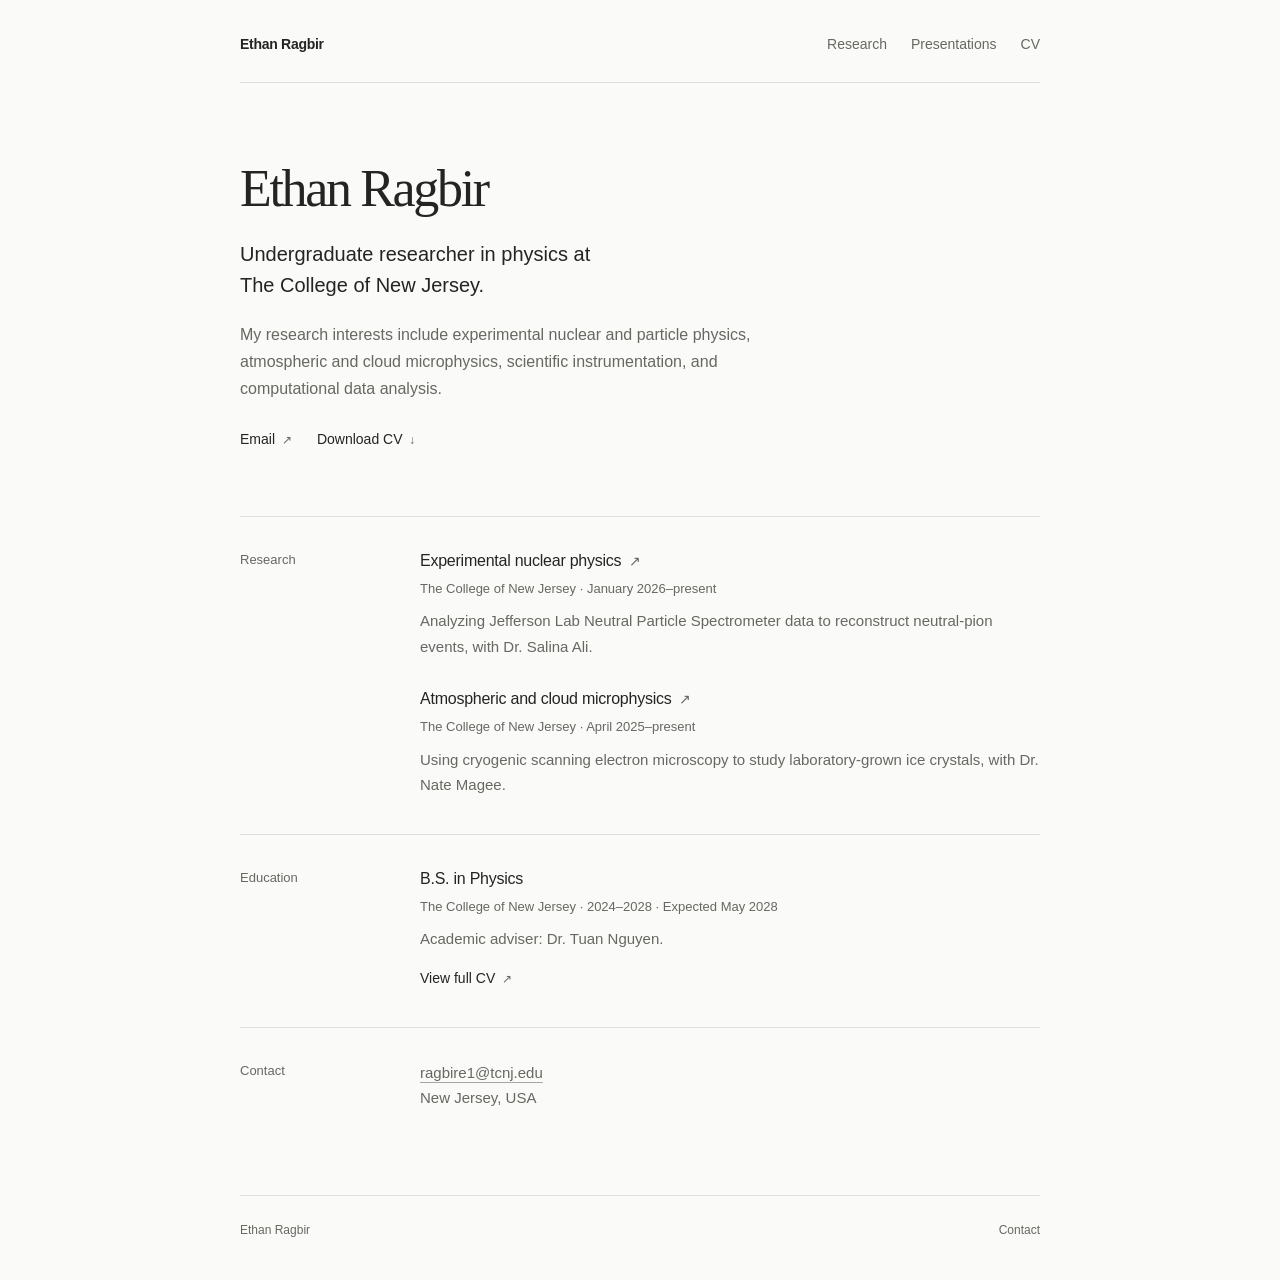
==== commit 3b88858f: "Update website and downloads from November 2026 CV" ====
--- a/bookshelf.html
+++ b/bookshelf.html
@@ -2,9 +2,10 @@
 <html lang="en">
 <head>
   <meta charset="UTF-8">
-  <meta name="viewport" content="width=device-width, initial-scale=1.0">
-  <meta name="description" content="Ethan Ragbir's reading list, from physics and machine learning to philosophy.">
-  <title>Bookshelf | Ethan Ragbir</title>
+  <meta name="viewport" content="width=device-width, initial-scale=1">
+  <meta name="description" content="Ethan Ragbir, undergraduate researcher in physics at The College of New Jersey.">
+  <meta http-equiv="refresh" content="0; url=index.html">
+  <title>Ethan Ragbir</title>
   <link rel="stylesheet" href="assets/site.css">
 </head>
 <body>
@@ -14,83 +15,16 @@
       <a class="site-name" href="index.html">Ethan Ragbir</a>
       <nav aria-label="Main navigation">
         <a href="research.html">Research</a>
-        <a href="projects.html">Projects</a>
-        <a href="bookshelf.html" aria-current="page">Bookshelf</a>
+        <a href="presentations.html">Presentations</a>
         <a href="resume.html">CV</a>
       </nav>
     </header>
 
     <main id="main-content">
       <div class="page-intro">
-        <h1>Bookshelf</h1>
-        <p class="lede">A reading list spanning physics, machine learning, and philosophy.</p>
+        <h1>Ethan Ragbir</h1>
+        <p class="lede"><a href="index.html">View Ethan Ragbir’s website <span aria-hidden="true">↗</span></a></p>
       </div>
-
-      <section class="content-section" aria-labelledby="reading-heading">
-        <h2 id="reading-heading">Currently reading</h2>
-        <ul class="book-list">
-          <li>
-            <h3>The Elements of Statistical Learning</h3>
-            <p class="meta">Trevor Hastie, Robert Tibshirani, Jerome Friedman</p>
-          </li>
-          <li>
-            <h3>Meditations</h3>
-            <p class="meta">Marcus Aurelius</p>
-          </li>
-          <li>
-            <h3>Quantum Mechanics: Concepts and Applications</h3>
-            <p class="meta">Nouredine Zettili</p>
-          </li>
-        </ul>
-      </section>
-
-      <section class="content-section" aria-labelledby="read-heading">
-        <h2 id="read-heading">Read</h2>
-        <ul class="book-list">
-          <li>
-            <h3>Pattern Recognition and Machine Learning</h3>
-            <p class="meta">Christopher Bishop</p>
-          </li>
-          <li>
-            <h3>Thinking, Fast and Slow</h3>
-            <p class="meta">Daniel Kahneman</p>
-          </li>
-          <li>
-            <h3>Deep Learning</h3>
-            <p class="meta">Ian Goodfellow, Yoshua Bengio, Aaron Courville</p>
-          </li>
-          <li>
-            <h3>The Stoic Challenge</h3>
-            <p class="meta">William Irvine</p>
-          </li>
-          <li>
-            <h3>Introduction to Elementary Particles</h3>
-            <p class="meta">David Griffiths</p>
-          </li>
-          <li>
-            <h3>Hands-On Machine Learning</h3>
-            <p class="meta">Aurélien Géron</p>
-          </li>
-          <li>
-            <h3>Letters from a Stoic</h3>
-            <p class="meta">Seneca</p>
-          </li>
-        </ul>
-      </section>
-
-      <section class="content-section" aria-labelledby="to-read-heading">
-        <h2 id="to-read-heading">To read</h2>
-        <ul class="book-list">
-          <li>
-            <h3>Reinforcement Learning: An Introduction</h3>
-            <p class="meta">Richard Sutton, Andrew Barto</p>
-          </li>
-          <li>
-            <h3>Discourses and Selected Writings</h3>
-            <p class="meta">Epictetus</p>
-          </li>
-        </ul>
-      </section>
     </main>
 
     <footer class="site-footer">
